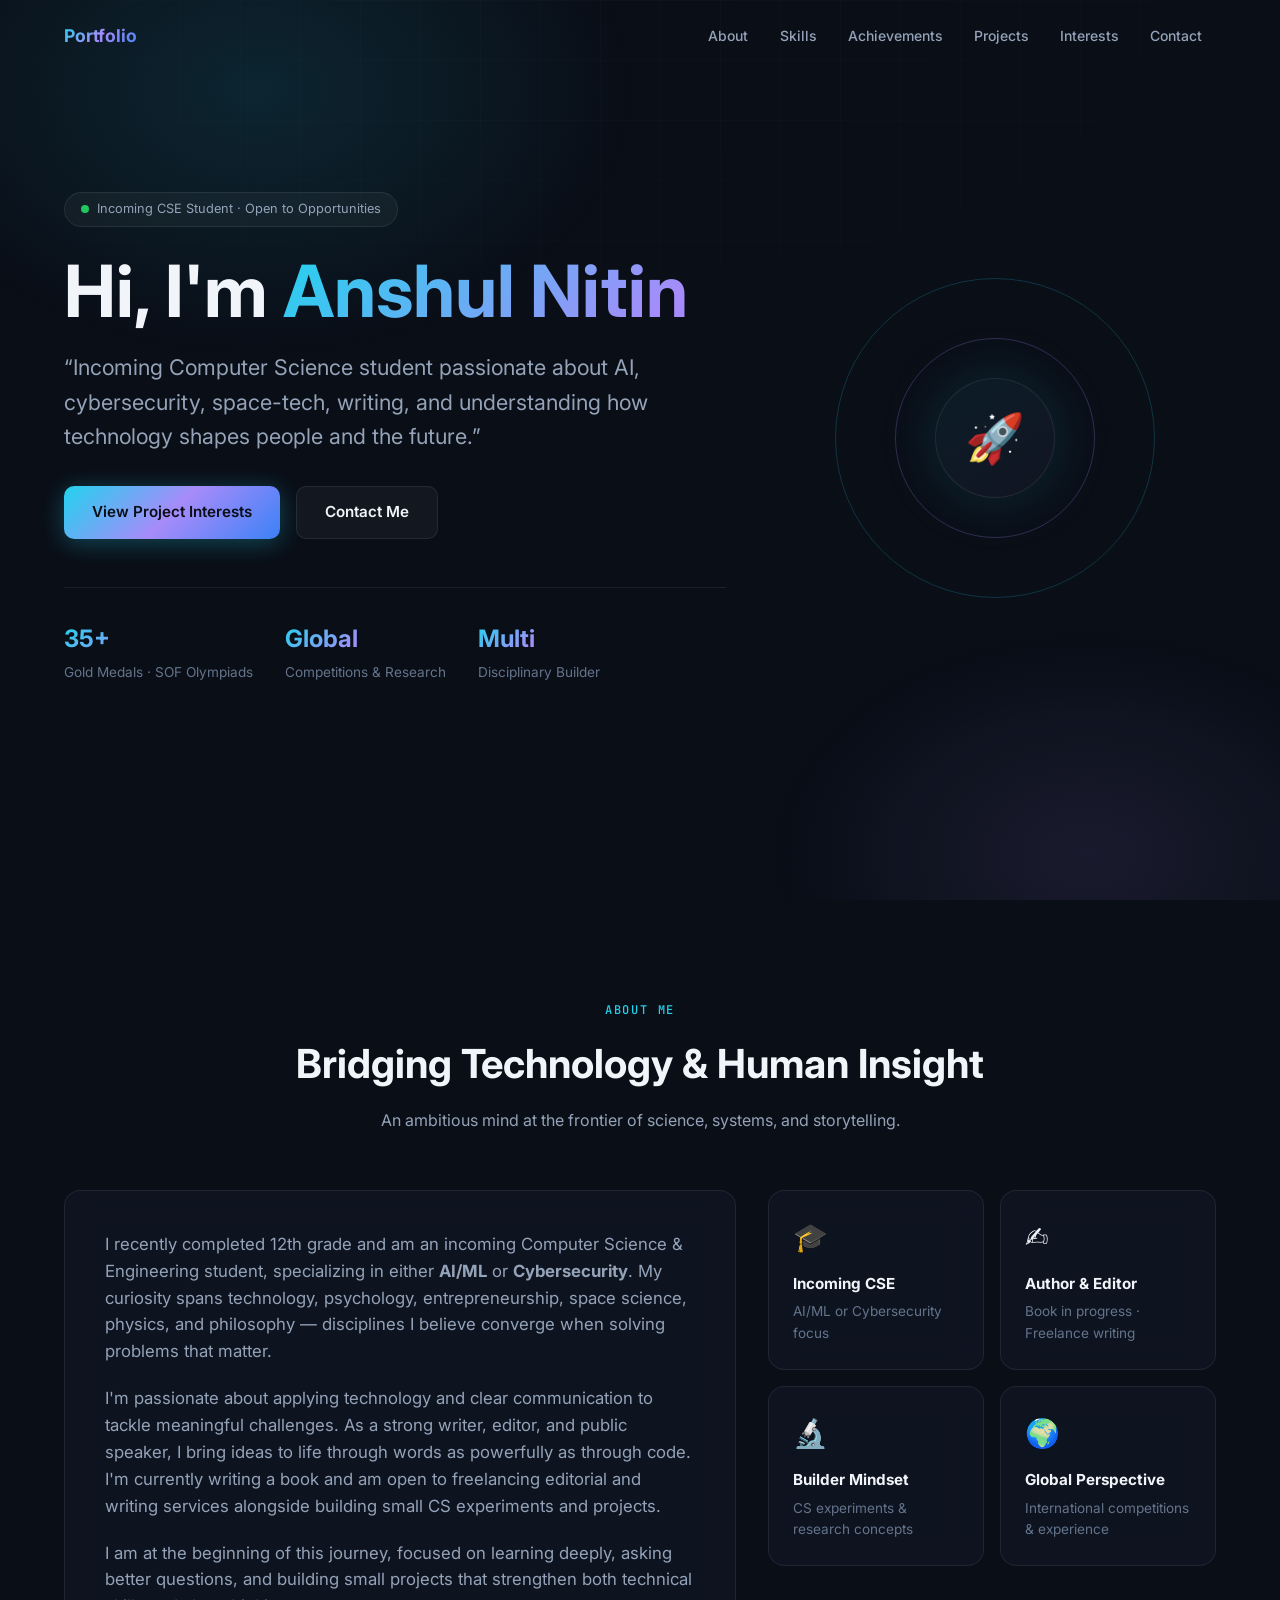
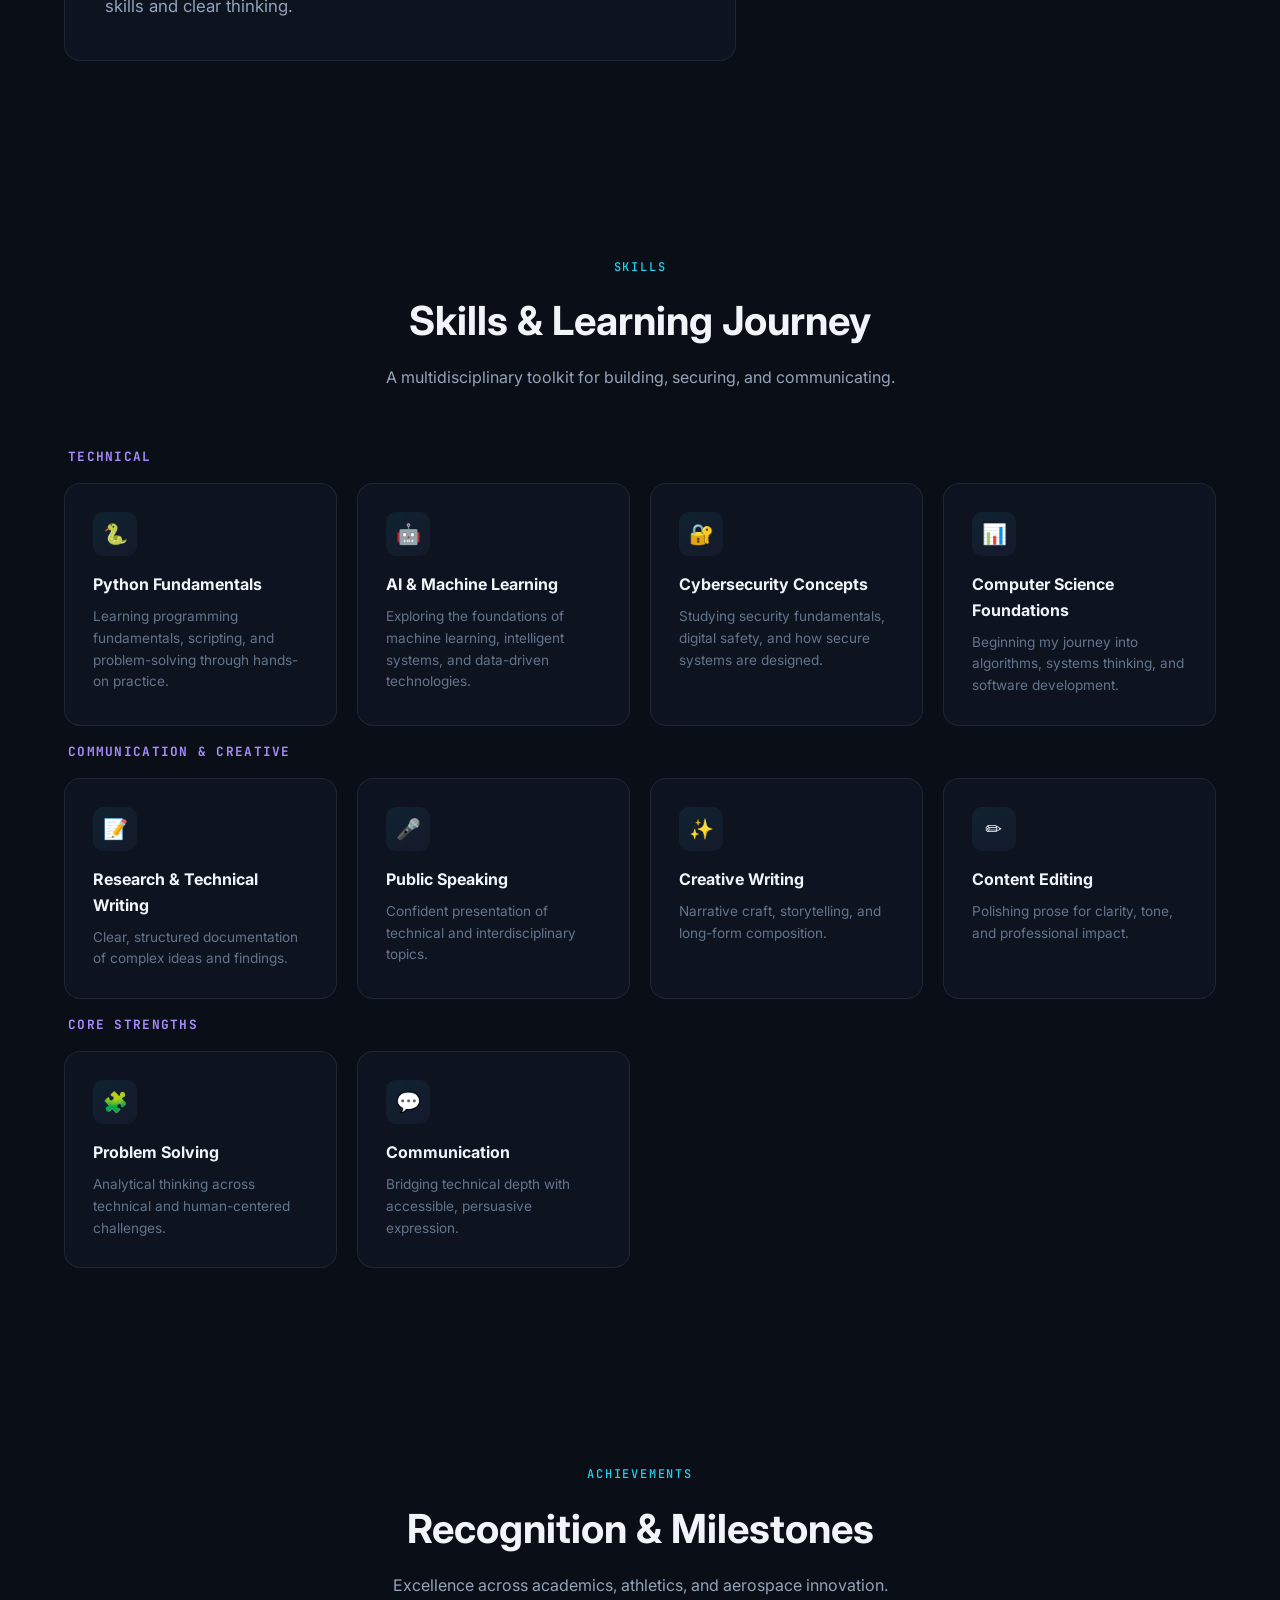
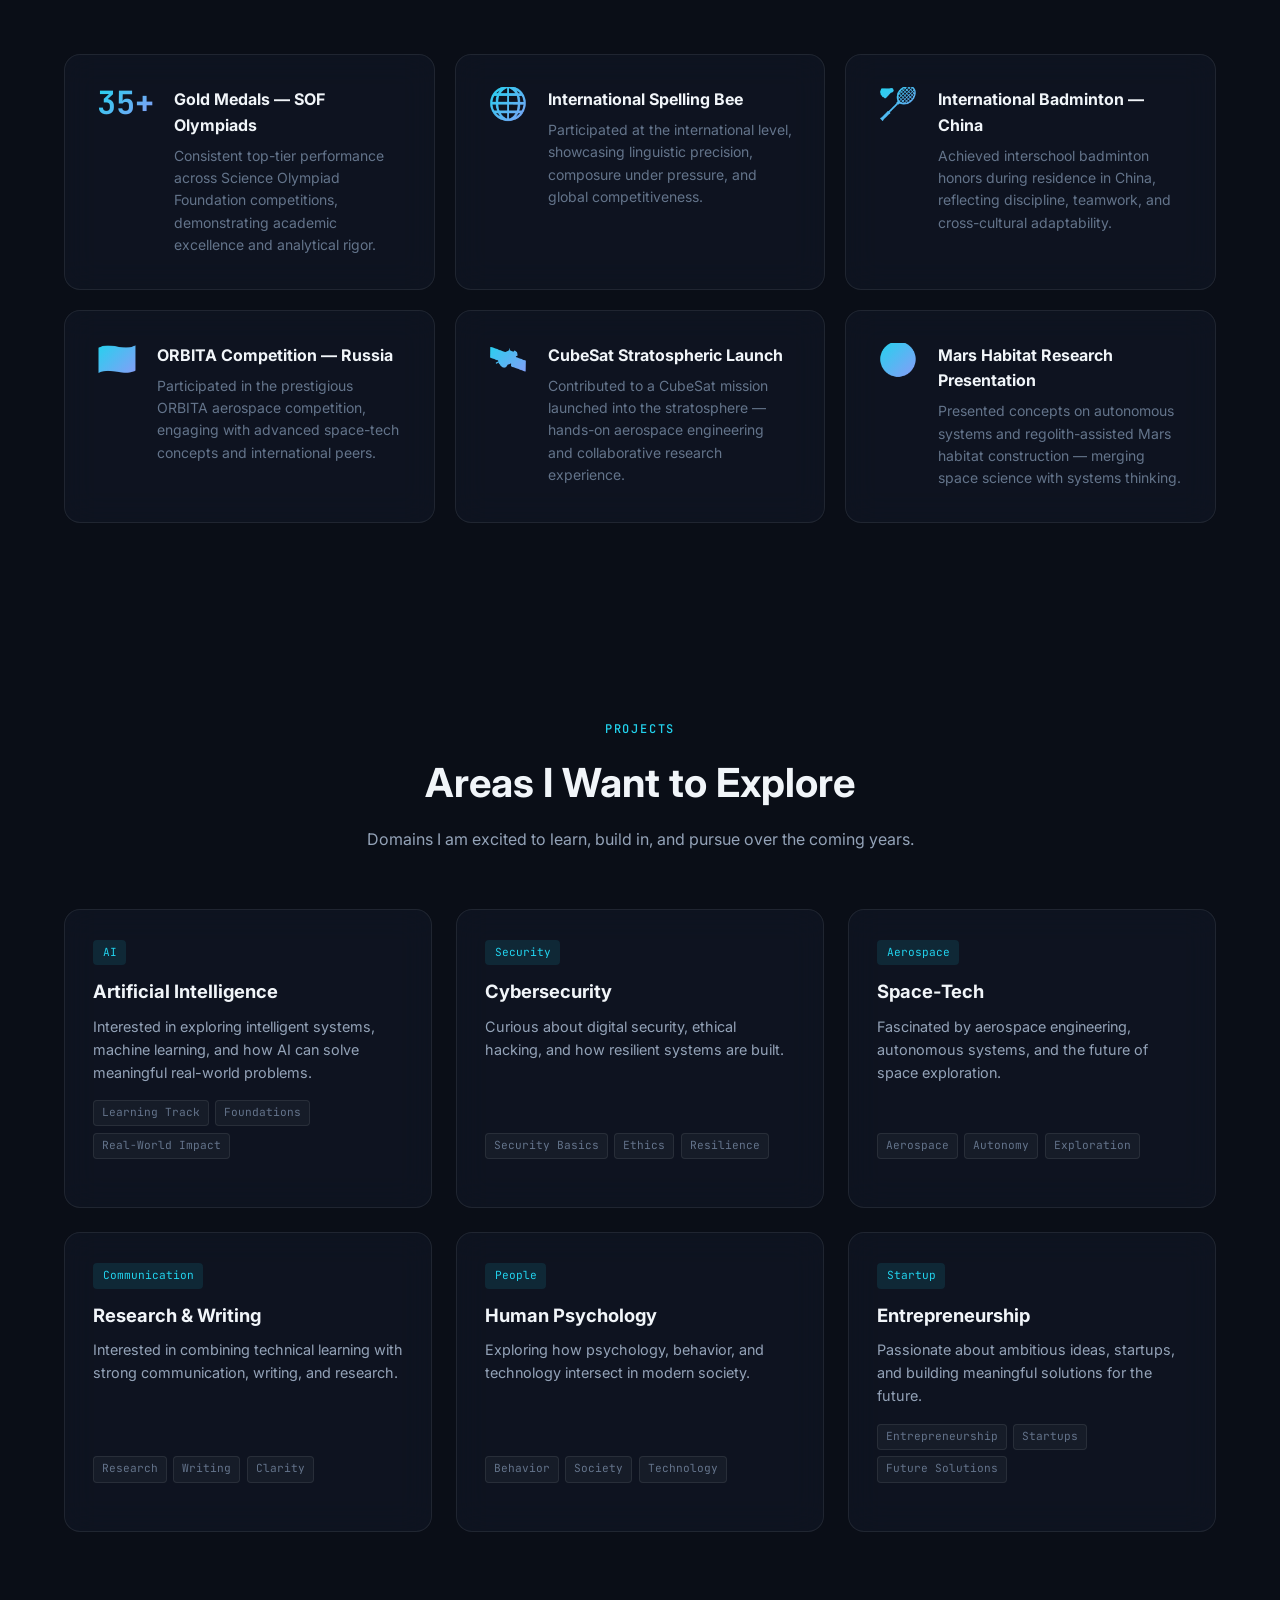
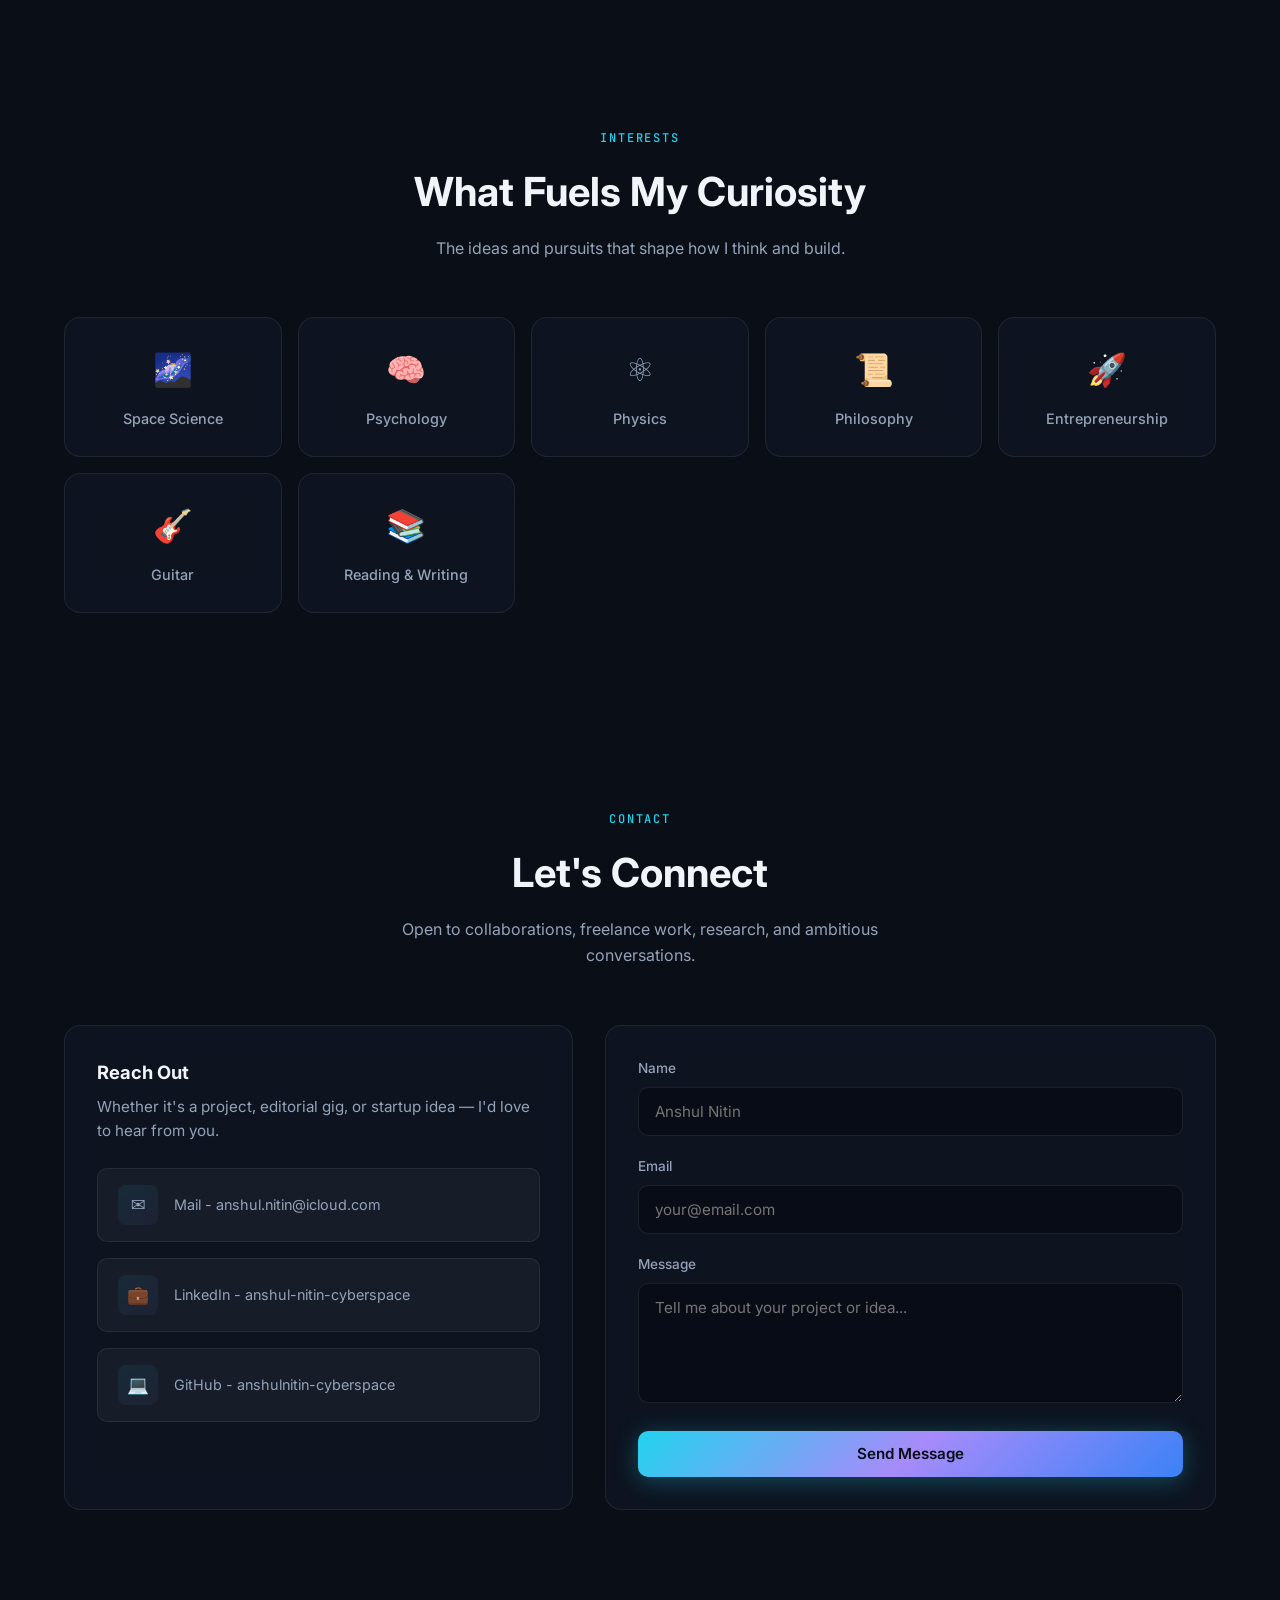
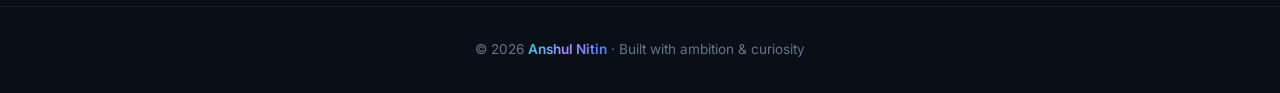
==== index.html @ 1bda26b8 "Add portfolio site files" ====
<!DOCTYPE html>
<html lang="en">
<head>
  <meta charset="UTF-8">
  <meta name="viewport" content="width=device-width, initial-scale=1.0">
  <meta name="description" content="Portfolio of an incoming Computer Science student exploring AI, Cybersecurity, Space-Tech, entrepreneurship, and technical writing.">
  <meta name="keywords" content="AI, Machine Learning, Cybersecurity, Space-Tech, Computer Science, Portfolio">
  <meta name="author" content="Anshul Nitin">
  <title>Anshul Nitin | AI, Cybersecurity &amp; Space-Tech Portfolio</title>
  <link rel="preconnect" href="https://fonts.googleapis.com">
  <link rel="preconnect" href="https://fonts.gstatic.com" crossorigin>
  <link href="https://fonts.googleapis.com/css2?family=Inter:wght@300;400;500;600;700&amp;family=JetBrains+Mono:wght@400;500&amp;display=swap" rel="stylesheet">
  <link rel="stylesheet" href="styles.css">
</head>
<body>
  <div class="bg-mesh" aria-hidden="true"></div>
  <div class="grid-overlay" aria-hidden="true"></div>

  <nav id="navbar" role="navigation" aria-label="Main navigation">
    <div class="nav-inner container">
      <a href="#hero" class="logo">Portfolio</a>
      <button class="nav-toggle" id="navToggle" aria-label="Toggle menu" aria-expanded="false">
        <span></span><span></span><span></span>
      </button>
      <ul class="nav-links" id="navLinks">
        <li><a href="#about">About</a></li>
        <li><a href="#skills">Skills</a></li>
        <li><a href="#achievements">Achievements</a></li>
        <li><a href="#projects">Projects</a></li>
        <li><a href="#interests">Interests</a></li>
        <li><a href="#contact">Contact</a></li>
      </ul>
    </div>
  </nav>

  <main>
    <!-- Hero -->
    <section id="hero" aria-labelledby="hero-heading">
      <div class="container">
        <div class="hero-content">
          <div class="hero-text">
            <div class="hero-badge">
              <span class="dot" aria-hidden="true"></span>
              Incoming CSE Student · Open to Opportunities
            </div>
            <h1 id="hero-heading" class="hero-title">
              Hi, I'm <span class="gradient-text">Anshul Nitin</span>
            </h1>
            <p class="hero-tagline">
              “Incoming Computer Science student passionate about AI, cybersecurity, space-tech, writing, and understanding how technology shapes people and the future.”
            </p>
            <div class="hero-cta">
              <a href="#projects" class="btn btn-primary">View Project Interests</a>
              <a href="#contact" class="btn btn-secondary">Contact Me</a>
            </div>
            <div class="hero-stats">
              <div class="stat-item">
                <strong>35+</strong>
                <span>Gold Medals · SOF Olympiads</span>
              </div>
              <div class="stat-item">
                <strong>Global</strong>
                <span>Competitions &amp; Research</span>
              </div>
              <div class="stat-item">
                <strong>Multi</strong>
                <span>Disciplinary Builder</span>
              </div>
            </div>
          </div>
          <div class="hero-visual" aria-hidden="true">
            <div class="hero-orbit">
              <div class="orbit-ring"></div>
              <div class="orbit-ring"></div>
              <div class="orbit-core">🚀</div>
            </div>
          </div>
        </div>
      </div>
    </section>

    <!-- About -->
    <section id="about" aria-labelledby="about-heading">
      <div class="container">
        <header class="section-header reveal">
          <span class="section-label">About Me</span>
          <h2 id="about-heading" class="section-title">Bridging Technology &amp; Human Insight</h2>
          <p class="section-subtitle">An ambitious mind at the frontier of science, systems, and storytelling.</p>
        </header>
        <div class="about-grid">
          <article class="about-content glass reveal">
            <p>
              I recently completed 12th grade and am an incoming Computer Science &amp; Engineering student, specializing in either <strong>AI/ML</strong> or <strong>Cybersecurity</strong>. My curiosity spans technology, psychology, entrepreneurship, space science, physics, and philosophy — disciplines I believe converge when solving problems that matter.
            </p>
            <p>
              I'm passionate about applying technology and clear communication to tackle meaningful challenges. As a strong writer, editor, and public speaker, I bring ideas to life through words as powerfully as through code. I'm currently writing a book and am open to freelancing editorial and writing services alongside building small CS experiments and projects.
            </p>
            <p>
              I am at the beginning of this journey, focused on learning deeply, asking better questions, and building small projects that strengthen both technical skills and clear thinking.
            </p>
          </article>
          <div class="about-highlights">
            <div class="highlight-card glass reveal">
              <div class="highlight-icon">🎓</div>
              <h4>Incoming CSE</h4>
              <p>AI/ML or Cybersecurity focus</p>
            </div>
            <div class="highlight-card glass reveal">
              <div class="highlight-icon">✍️</div>
              <h4>Author &amp; Editor</h4>
              <p>Book in progress · Freelance writing</p>
            </div>
            <div class="highlight-card glass reveal">
              <div class="highlight-icon">🔬</div>
              <h4>Builder Mindset</h4>
              <p>CS experiments &amp; research concepts</p>
            </div>
            <div class="highlight-card glass reveal">
              <div class="highlight-icon">🌍</div>
              <h4>Global Perspective</h4>
              <p>International competitions &amp; experience</p>
            </div>
          </div>
        </div>
      </div>
    </section>

    <!-- Skills -->
    <section id="skills" aria-labelledby="skills-heading">
      <div class="container">
        <header class="section-header reveal">
          <span class="section-label">Skills</span>
          <h2 id="skills-heading" class="section-title">Skills &amp; Learning Journey</h2>
          <p class="section-subtitle">A multidisciplinary toolkit for building, securing, and communicating.</p>
        </header>

        <div class="skill-category reveal">
          <h3 class="category-title">Technical</h3>
          <div class="skills-grid">
            <div class="skill-card glass">
              <div class="skill-icon">🐍</div>
              <h3>Python Fundamentals</h3>
              <p>Learning programming fundamentals, scripting, and problem-solving through hands-on practice.</p>
            </div>
            <div class="skill-card glass">
              <div class="skill-icon">🤖</div>
              <h3>AI &amp; Machine Learning</h3>
              <p>Exploring the foundations of machine learning, intelligent systems, and data-driven technologies.</p>
            </div>
            <div class="skill-card glass">
              <div class="skill-icon">🔐</div>
              <h3>Cybersecurity Concepts</h3>
              <p>Studying security fundamentals, digital safety, and how secure systems are designed.</p>
            </div>
            <div class="skill-card glass">
              <div class="skill-icon">📊</div>
              <h3>Computer Science Foundations</h3>
              <p>Beginning my journey into algorithms, systems thinking, and software development.</p>
            </div>
          </div>
        </div>

        <div class="skill-category reveal">
          <h3 class="category-title">Communication &amp; Creative</h3>
          <div class="skills-grid">
            <div class="skill-card glass">
              <div class="skill-icon">📝</div>
              <h3>Research &amp; Technical Writing</h3>
              <p>Clear, structured documentation of complex ideas and findings.</p>
            </div>
            <div class="skill-card glass">
              <div class="skill-icon">🎤</div>
              <h3>Public Speaking</h3>
              <p>Confident presentation of technical and interdisciplinary topics.</p>
            </div>
            <div class="skill-card glass">
              <div class="skill-icon">✨</div>
              <h3>Creative Writing</h3>
              <p>Narrative craft, storytelling, and long-form composition.</p>
            </div>
            <div class="skill-card glass">
              <div class="skill-icon">✏️</div>
              <h3>Content Editing</h3>
              <p>Polishing prose for clarity, tone, and professional impact.</p>
            </div>
          </div>
        </div>

        <div class="skill-category reveal">
          <h3 class="category-title">Core Strengths</h3>
          <div class="skills-grid">
            <div class="skill-card glass">
              <div class="skill-icon">🧩</div>
              <h3>Problem Solving</h3>
              <p>Analytical thinking across technical and human-centered challenges.</p>
            </div>
            <div class="skill-card glass">
              <div class="skill-icon">💬</div>
              <h3>Communication</h3>
              <p>Bridging technical depth with accessible, persuasive expression.</p>
            </div>
          </div>
        </div>
      </div>
    </section>

    <!-- Achievements -->
    <section id="achievements" aria-labelledby="achievements-heading">
      <div class="container">
        <header class="section-header reveal">
          <span class="section-label">Achievements</span>
          <h2 id="achievements-heading" class="section-title">Recognition &amp; Milestones</h2>
          <p class="section-subtitle">Excellence across academics, athletics, and aerospace innovation.</p>
        </header>
        <div class="achievements-grid">
          <article class="achievement-card glass reveal">
            <span class="achievement-number">35+</span>
            <div>
              <h3>Gold Medals — SOF Olympiads</h3>
              <p>Consistent top-tier performance across Science Olympiad Foundation competitions, demonstrating academic excellence and analytical rigor.</p>
            </div>
          </article>
          <article class="achievement-card glass reveal">
            <span class="achievement-number">🌐</span>
            <div>
              <h3>International Spelling Bee</h3>
              <p>Participated at the international level, showcasing linguistic precision, composure under pressure, and global competitiveness.</p>
            </div>
          </article>
          <article class="achievement-card glass reveal">
            <span class="achievement-number">🏸</span>
            <div>
              <h3>International Badminton — China</h3>
              <p>Achieved interschool badminton honors during residence in China, reflecting discipline, teamwork, and cross-cultural adaptability.</p>
            </div>
          </article>
          <article class="achievement-card glass reveal">
            <span class="achievement-number">🇷🇺</span>
            <div>
              <h3>ORBITA Competition — Russia</h3>
              <p>Participated in the prestigious ORBITA aerospace competition, engaging with advanced space-tech concepts and international peers.</p>
            </div>
          </article>
          <article class="achievement-card glass reveal">
            <span class="achievement-number">🛰️</span>
            <div>
              <h3>CubeSat Stratospheric Launch</h3>
              <p>Contributed to a CubeSat mission launched into the stratosphere — hands-on aerospace engineering and collaborative research experience.</p>
            </div>
          </article>
          <article class="achievement-card glass reveal">
            <span class="achievement-number">🔴</span>
            <div>
              <h3>Mars Habitat Research Presentation</h3>
              <p>Presented concepts on autonomous systems and regolith-assisted Mars habitat construction — merging space science with systems thinking.</p>
            </div>
          </article>
        </div>
      </div>
    </section>

    <!-- Projects -->
    <section id="projects" aria-labelledby="projects-heading">
      <div class="container">
        <header class="section-header reveal">
          <span class="section-label">Projects</span>
          <h2 id="projects-heading" class="section-title">Areas I Want to Explore</h2>
          <p class="section-subtitle">Domains I am excited to learn, build in, and pursue over the coming years.</p>
        </header>
        <div class="projects-grid">
          <article class="project-card glass reveal">
            <div class="project-header">
              <span class="project-tag">AI</span>
              <h3>Artificial Intelligence</h3>
            </div>
            <div class="project-body">
              <p>Interested in exploring intelligent systems, machine learning, and how AI can solve meaningful real-world problems.</p>
              <div class="tech-stack">
                <span class="tech-tag">Learning Track</span>
                <span class="tech-tag">Foundations</span>
                <span class="tech-tag">Real-World Impact</span>
              </div>
            </div>
          </article>

          <article class="project-card glass reveal">
            <div class="project-header">
              <span class="project-tag">Security</span>
              <h3>Cybersecurity</h3>
            </div>
            <div class="project-body">
              <p>Curious about digital security, ethical hacking, and how resilient systems are built.</p>
              <div class="tech-stack">
                <span class="tech-tag">Security Basics</span>
                <span class="tech-tag">Ethics</span>
                <span class="tech-tag">Resilience</span>
              </div>
            </div>
          </article>

          <article class="project-card glass reveal">
            <div class="project-header">
              <span class="project-tag">Aerospace</span>
              <h3>Space-Tech</h3>
            </div>
            <div class="project-body">
              <p>Fascinated by aerospace engineering, autonomous systems, and the future of space exploration.</p>
              <div class="tech-stack">
                <span class="tech-tag">Aerospace</span>
                <span class="tech-tag">Autonomy</span>
                <span class="tech-tag">Exploration</span>
              </div>
            </div>
          </article>

          <article class="project-card glass reveal">
            <div class="project-header">
              <span class="project-tag">Communication</span>
              <h3>Research &amp; Writing</h3>
            </div>
            <div class="project-body">
              <p>Interested in combining technical learning with strong communication, writing, and research.</p>
              <div class="tech-stack">
                <span class="tech-tag">Research</span>
                <span class="tech-tag">Writing</span>
                <span class="tech-tag">Clarity</span>
              </div>
            </div>
          </article>

          <article class="project-card glass reveal">
            <div class="project-header">
              <span class="project-tag">People</span>
              <h3>Human Psychology</h3>
            </div>
            <div class="project-body">
              <p>Exploring how psychology, behavior, and technology intersect in modern society.</p>
              <div class="tech-stack">
                <span class="tech-tag">Behavior</span>
                <span class="tech-tag">Society</span>
                <span class="tech-tag">Technology</span>
              </div>
            </div>
          </article>

          <article class="project-card glass reveal">
            <div class="project-header">
              <span class="project-tag">Startup</span>
              <h3>Entrepreneurship</h3>
            </div>
            <div class="project-body">
              <p>Passionate about ambitious ideas, startups, and building meaningful solutions for the future.</p>
              <div class="tech-stack">
                <span class="tech-tag">Entrepreneurship</span>
                <span class="tech-tag">Startups</span>
                <span class="tech-tag">Future Solutions</span>
              </div>
            </div>
          </article>
        </div>
      </div>
    </section>

    <!-- Interests -->
    <section id="interests" aria-labelledby="interests-heading">
      <div class="container">
        <header class="section-header reveal">
          <span class="section-label">Interests</span>
          <h2 id="interests-heading" class="section-title">What Fuels My Curiosity</h2>
          <p class="section-subtitle">The ideas and pursuits that shape how I think and build.</p>
        </header>
        <div class="interests-grid">
          <div class="interest-pill glass reveal"><span class="icon">🌌</span><span>Space Science</span></div>
          <div class="interest-pill glass reveal"><span class="icon">🧠</span><span>Psychology</span></div>
          <div class="interest-pill glass reveal"><span class="icon">⚛️</span><span>Physics</span></div>
          <div class="interest-pill glass reveal"><span class="icon">📜</span><span>Philosophy</span></div>
          <div class="interest-pill glass reveal"><span class="icon">🚀</span><span>Entrepreneurship</span></div>
          <div class="interest-pill glass reveal"><span class="icon">🎸</span><span>Guitar</span></div>
          <div class="interest-pill glass reveal"><span class="icon">📚</span><span>Reading &amp; Writing</span></div>
        </div>
      </div>
    </section>

    <!-- Contact -->
    <section id="contact" aria-labelledby="contact-heading">
      <div class="container">
        <header class="section-header reveal">
          <span class="section-label">Contact</span>
          <h2 id="contact-heading" class="section-title">Let's Connect</h2>
          <p class="section-subtitle">Open to collaborations, freelance work, research, and ambitious conversations.</p>
        </header>
        <div class="contact-grid">
          <div class="contact-info glass reveal">
            <h3 style="font-size:1.15rem; margin-bottom:0.5rem;">Reach Out</h3>
            <p style="color:var(--text-secondary); font-size:0.95rem;">Whether it's a project, editorial gig, or startup idea — I'd love to hear from you.</p>
            <div class="contact-links">
              <a href="mailto:anshul.nitin@icloud.com" class="contact-link">
                <span class="icon-box">✉️</span>
                <span>Mail - anshul.nitin@icloud.com</span>
              </a>
              <a href="https://www.linkedin.com/in/anshul-nitin-cyberspace/" target="_blank" rel="noopener noreferrer" class="contact-link">
                <span class="icon-box">💼</span>
                <span>LinkedIn - anshul-nitin-cyberspace</span>
              </a>
              <a href="https://github.com/anshulnitin-cyberspace" target="_blank" rel="noopener noreferrer" class="contact-link">
                <span class="icon-box">💻</span>
                <span>GitHub - anshulnitin-cyberspace</span>
              </a>
            </div>
          </div>
          <form class="contact-form glass reveal" id="contactForm" aria-label="Contact form">
            <div class="form-group">
              <label for="name">Name</label>
              <input type="text" id="name" name="name" placeholder="Anshul Nitin" required autocomplete="name">
            </div>
            <div class="form-group">
              <label for="email">Email</label>
              <input type="email" id="email" name="email" placeholder="your@email.com" required autocomplete="email">
            </div>
            <div class="form-group">
              <label for="message">Message</label>
              <textarea id="message" name="message" placeholder="Tell me about your project or idea..." required></textarea>
            </div>
            <button type="submit" class="btn btn-primary" style="width:100%;">Send Message</button>
          </form>
        </div>
      </div>
    </section>
  </main>

  <footer>
    <div class="container">
      <p>© 2026 <span class="gradient-text">Anshul Nitin</span> · Built with ambition &amp; curiosity</p>
    </div>
  </footer>

  <script src="script.js"></script>
</body>
</html>
---- styles.css ----
/* ================================
   Design Tokens & Global Reset
================================ */
:root {
  --bg-primary: #0a0e17;
  --bg-secondary: #111827;
  --bg-card: rgba(17, 24, 39, 0.6);
  --glass: rgba(255, 255, 255, 0.04);
  --glass-border: rgba(255, 255, 255, 0.08);
  --accent-cyan: #22d3ee;
  --accent-purple: #a78bfa;
  --accent-blue: #3b82f6;
  --accent-pink: #f472b6;
  --text-primary: #f1f5f9;
  --text-secondary: #94a3b8;
  --text-muted: #64748b;
  --gradient-hero: linear-gradient(135deg, #22d3ee 0%, #a78bfa 50%, #3b82f6 100%);
  --gradient-card: linear-gradient(145deg, rgba(34, 211, 238, 0.08), rgba(167, 139, 250, 0.05));
  --shadow-glow: 0 0 60px rgba(34, 211, 238, 0.15);
  --nav-height: 72px;
  --radius: 16px;
  --radius-sm: 10px;
  --transition: 0.3s cubic-bezier(0.4, 0, 0.2, 1);
}

*, *::before, *::after {
  box-sizing: border-box;
  margin: 0;
  padding: 0;
}

html {
  scroll-behavior: smooth;
  scroll-padding-top: var(--nav-height);
}

body {
  font-family: 'Inter', system-ui, -apple-system, sans-serif;
  background: var(--bg-primary);
  color: var(--text-primary);
  line-height: 1.6;
  overflow-x: hidden;
}

/* ================================
   Ambient Background
================================ */
.bg-mesh {
  position: fixed;
  inset: 0;
  z-index: -1;
  overflow: hidden;
  pointer-events: none;
}

.bg-mesh::before {
  content: '';
  position: absolute;
  top: -20%;
  left: -10%;
  width: 60%;
  height: 60%;
  background: radial-gradient(ellipse, rgba(34, 211, 238, 0.12) 0%, transparent 70%);
  animation: float 20s ease-in-out infinite;
}

.bg-mesh::after {
  content: '';
  position: absolute;
  bottom: -20%;
  right: -10%;
  width: 50%;
  height: 50%;
  background: radial-gradient(ellipse, rgba(167, 139, 250, 0.1) 0%, transparent 70%);
  animation: float 25s ease-in-out infinite reverse;
}

.grid-overlay {
  position: fixed;
  inset: 0;
  z-index: -1;
  background-image:
    linear-gradient(rgba(255,255,255,0.02) 1px, transparent 1px),
    linear-gradient(90deg, rgba(255,255,255,0.02) 1px, transparent 1px);
  background-size: 60px 60px;
  mask-image: radial-gradient(ellipse 80% 60% at 50% 0%, black, transparent);
}

@keyframes float {
  0%, 100% { transform: translate(0, 0) scale(1); }
  50% { transform: translate(30px, -30px) scale(1.05); }
}

@keyframes fadeUp {
  from { opacity: 0; transform: translateY(30px); }
  to { opacity: 1; transform: translateY(0); }
}

@keyframes pulse-glow {
  0%, 100% { opacity: 0.5; }
  50% { opacity: 1; }
}

@keyframes shimmer {
  0% { background-position: -200% center; }
  100% { background-position: 200% center; }
}

@keyframes spin {
  from { transform: rotate(0deg); }
  to { transform: rotate(360deg); }
}

/* ================================
   Navigation
================================ */
nav {
  position: fixed;
  top: 0;
  left: 0;
  right: 0;
  height: var(--nav-height);
  z-index: 1000;
  display: flex;
  align-items: center;
  justify-content: center;
  padding: 0 1.5rem;
  transition: var(--transition);
}

nav.scrolled {
  background: rgba(10, 14, 23, 0.85);
  backdrop-filter: blur(20px);
  border-bottom: 1px solid var(--glass-border);
}

.nav-inner {
  width: 100%;
  max-width: 1200px;
  display: flex;
  align-items: center;
  justify-content: space-between;
}

.logo {
  font-weight: 700;
  font-size: 1.1rem;
  background: var(--gradient-hero);
  -webkit-background-clip: text;
  -webkit-text-fill-color: transparent;
  background-clip: text;
  text-decoration: none;
}

.nav-links {
  display: flex;
  gap: 0.25rem;
  list-style: none;
}

.nav-links a {
  color: var(--text-secondary);
  text-decoration: none;
  font-size: 0.875rem;
  font-weight: 500;
  padding: 0.5rem 0.85rem;
  border-radius: var(--radius-sm);
  transition: var(--transition);
}

.nav-links a:hover {
  color: var(--text-primary);
  background: var(--glass);
}

.nav-toggle {
  display: none;
  flex-direction: column;
  gap: 5px;
  background: none;
  border: none;
  cursor: pointer;
  padding: 8px;
}

.nav-toggle span {
  display: block;
  width: 24px;
  height: 2px;
  background: var(--text-primary);
  border-radius: 2px;
  transition: var(--transition);
}

.nav-toggle.active span:nth-child(1) {
  transform: rotate(45deg) translate(5px, 5px);
}

.nav-toggle.active span:nth-child(2) { opacity: 0; }

.nav-toggle.active span:nth-child(3) {
  transform: rotate(-45deg) translate(5px, -5px);
}

/* ================================
   Layout & Sections
================================ */
.container {
  width: 100%;
  max-width: 1200px;
  margin: 0 auto;
  padding: 0 1.5rem;
}

section {
  padding: 6rem 0;
}

.section-header {
  text-align: center;
  margin-bottom: 3.5rem;
  animation: fadeUp 0.8s ease forwards;
}

.section-label {
  display: inline-block;
  font-family: 'JetBrains Mono', monospace;
  font-size: 0.75rem;
  font-weight: 500;
  letter-spacing: 0.15em;
  text-transform: uppercase;
  color: var(--accent-cyan);
  margin-bottom: 0.75rem;
}

.section-title {
  font-size: clamp(1.75rem, 4vw, 2.5rem);
  font-weight: 700;
  margin-bottom: 0.75rem;
}

.section-subtitle {
  color: var(--text-secondary);
  max-width: 560px;
  margin: 0 auto;
  font-size: 1rem;
}

/* Generic glass card */
.glass {
  background: var(--bg-card);
  backdrop-filter: blur(16px);
  border: 1px solid var(--glass-border);
  border-radius: var(--radius);
}

/* ================================
   Hero
================================ */
#hero {
  min-height: 100vh;
  display: flex;
  align-items: center;
  padding-top: var(--nav-height);
  position: relative;
}

.hero-content {
  display: grid;
  grid-template-columns: 1fr;
  gap: 3rem;
  align-items: center;
}

.hero-badge {
  display: inline-flex;
  align-items: center;
  gap: 0.5rem;
  padding: 0.4rem 1rem;
  background: var(--glass);
  border: 1px solid var(--glass-border);
  border-radius: 100px;
  font-size: 0.8rem;
  color: var(--text-secondary);
  margin-bottom: 1.5rem;
  animation: fadeUp 0.6s ease forwards;
}

.hero-badge .dot {
  width: 8px;
  height: 8px;
  background: #22c55e;
  border-radius: 50%;
  animation: pulse-glow 2s ease infinite;
}

.hero-title {
  font-size: clamp(2.5rem, 7vw, 4.5rem);
  font-weight: 700;
  line-height: 1.1;
  margin-bottom: 1.25rem;
  animation: fadeUp 0.7s ease 0.1s forwards;
  opacity: 0;
}

.hero-title .gradient-text {
  background: var(--gradient-hero);
  background-size: 200% auto;
  -webkit-background-clip: text;
  -webkit-text-fill-color: transparent;
  background-clip: text;
  animation: shimmer 6s linear infinite;
}

.hero-tagline {
  font-size: clamp(1.1rem, 2.5vw, 1.35rem);
  color: var(--text-secondary);
  max-width: 600px;
  margin-bottom: 2rem;
  animation: fadeUp 0.7s ease 0.2s forwards;
  opacity: 0;
}

.hero-cta {
  display: flex;
  flex-wrap: wrap;
  gap: 1rem;
  animation: fadeUp 0.7s ease 0.3s forwards;
  opacity: 0;
}

.btn {
  display: inline-flex;
  align-items: center;
  justify-content: center;
  gap: 0.5rem;
  padding: 0.85rem 1.75rem;
  font-size: 0.95rem;
  font-weight: 600;
  border-radius: var(--radius-sm);
  text-decoration: none;
  border: none;
  cursor: pointer;
  transition: var(--transition);
  font-family: inherit;
}

.btn-primary {
  background: var(--gradient-hero);
  color: #0a0e17;
  box-shadow: 0 4px 24px rgba(34, 211, 238, 0.3);
}

.btn-primary:hover {
  transform: translateY(-2px);
  box-shadow: 0 8px 32px rgba(34, 211, 238, 0.4);
}

.btn-secondary {
  background: var(--glass);
  color: var(--text-primary);
  border: 1px solid var(--glass-border);
}

.btn-secondary:hover {
  background: rgba(255, 255, 255, 0.08);
  border-color: rgba(34, 211, 238, 0.3);
  transform: translateY(-2px);
}

.btn-sm {
  padding: 0.5rem 1rem;
  font-size: 0.8rem;
}

.hero-visual {
  position: relative;
  display: none;
}

.hero-orbit {
  width: 100%;
  max-width: 400px;
  aspect-ratio: 1;
  margin: 0 auto;
  position: relative;
}

.orbit-ring {
  position: absolute;
  inset: 10%;
  border: 1px solid rgba(34, 211, 238, 0.2);
  border-radius: 50%;
  animation: spin 30s linear infinite;
}

.orbit-ring:nth-child(2) {
  inset: 25%;
  border-color: rgba(167, 139, 250, 0.25);
  animation-duration: 20s;
  animation-direction: reverse;
}

.orbit-core {
  position: absolute;
  inset: 35%;
  background: var(--gradient-card);
  border: 1px solid var(--glass-border);
  border-radius: 50%;
  display: flex;
  align-items: center;
  justify-content: center;
  font-size: 3rem;
  box-shadow: var(--shadow-glow);
}

.hero-stats {
  display: flex;
  flex-wrap: wrap;
  gap: 2rem;
  margin-top: 3rem;
  padding-top: 2rem;
  border-top: 1px solid var(--glass-border);
  animation: fadeUp 0.7s ease 0.4s forwards;
  opacity: 0;
}

.stat-item strong {
  display: block;
  font-size: 1.5rem;
  font-weight: 700;
  background: var(--gradient-hero);
  -webkit-background-clip: text;
  -webkit-text-fill-color: transparent;
  background-clip: text;
}

.stat-item span {
  font-size: 0.85rem;
  color: var(--text-muted);
}

/* ================================
   About
================================ */
.about-grid {
  display: grid;
  grid-template-columns: 1fr;
  gap: 2rem;
  align-items: start;
}

.about-content {
  padding: 2.5rem;
}

.about-content p {
  color: var(--text-secondary);
  margin-bottom: 1.25rem;
  font-size: 1.05rem;
}

.about-content p:last-child { margin-bottom: 0; }

.about-highlights {
  display: grid;
  grid-template-columns: repeat(auto-fit, minmax(200px, 1fr));
  gap: 1rem;
}

.highlight-card {
  padding: 1.5rem;
  transition: var(--transition);
}

.highlight-card:hover {
  border-color: rgba(34, 211, 238, 0.25);
  transform: translateY(-4px);
}

.highlight-icon {
  font-size: 1.75rem;
  margin-bottom: 0.75rem;
}

.highlight-card h4 {
  font-size: 0.95rem;
  margin-bottom: 0.35rem;
}

.highlight-card p {
  font-size: 0.85rem;
  color: var(--text-muted);
}

/* ================================
   Skills
================================ */
.skills-grid {
  display: grid;
  grid-template-columns: repeat(auto-fill, minmax(260px, 1fr));
  gap: 1.25rem;
}

.skill-card {
  padding: 1.75rem;
  position: relative;
  overflow: hidden;
  transition: var(--transition);
}

.skill-card::before {
  content: '';
  position: absolute;
  top: 0;
  left: 0;
  right: 0;
  height: 3px;
  background: var(--gradient-hero);
  opacity: 0;
  transition: var(--transition);
}

.skill-card:hover {
  transform: translateY(-6px);
  border-color: rgba(34, 211, 238, 0.2);
  box-shadow: var(--shadow-glow);
}

.skill-card:hover::before { opacity: 1; }

.skill-icon {
  width: 44px;
  height: 44px;
  display: flex;
  align-items: center;
  justify-content: center;
  background: var(--gradient-card);
  border-radius: var(--radius-sm);
  font-size: 1.25rem;
  margin-bottom: 1rem;
}

.skill-card h3 {
  font-size: 1rem;
  margin-bottom: 0.5rem;
}

.skill-card p {
  font-size: 0.85rem;
  color: var(--text-muted);
}

.skill-category {
  grid-column: 1 / -1;
  margin-top: 1rem;
}

.skill-category:first-child { margin-top: 0; }

.category-title {
  font-size: 0.8rem;
  font-family: 'JetBrains Mono', monospace;
  color: var(--accent-purple);
  letter-spacing: 0.1em;
  text-transform: uppercase;
  margin-bottom: 1rem;
  padding-left: 0.25rem;
}

/* ================================
   Achievements
================================ */
.achievements-grid {
  display: grid;
  grid-template-columns: repeat(auto-fill, minmax(300px, 1fr));
  gap: 1.25rem;
}

.achievement-card {
  padding: 2rem;
  display: flex;
  gap: 1.25rem;
  transition: var(--transition);
}

.achievement-card:hover {
  transform: translateY(-4px);
  border-color: rgba(167, 139, 250, 0.25);
}

.achievement-number {
  font-family: 'JetBrains Mono', monospace;
  font-size: 2rem;
  font-weight: 700;
  background: var(--gradient-hero);
  -webkit-background-clip: text;
  -webkit-text-fill-color: transparent;
  background-clip: text;
  line-height: 1;
  flex-shrink: 0;
}

.achievement-card h3 {
  font-size: 1rem;
  margin-bottom: 0.4rem;
}

.achievement-card p {
  font-size: 0.875rem;
  color: var(--text-muted);
}

/* ================================
   Projects / Exploration Areas
================================ */
.projects-grid {
  display: grid;
  grid-template-columns: repeat(auto-fill, minmax(320px, 1fr));
  gap: 1.5rem;
}

.project-card {
  padding: 0;
  overflow: hidden;
  transition: var(--transition);
  display: flex;
  flex-direction: column;
}

.project-card:hover {
  transform: translateY(-8px);
  box-shadow: 0 20px 60px rgba(0, 0, 0, 0.4), var(--shadow-glow);
  border-color: rgba(34, 211, 238, 0.2);
}

.project-header {
  padding: 1.75rem 1.75rem 0;
  position: relative;
}

.project-tag {
  display: inline-block;
  font-family: 'JetBrains Mono', monospace;
  font-size: 0.7rem;
  padding: 0.25rem 0.6rem;
  background: rgba(34, 211, 238, 0.1);
  color: var(--accent-cyan);
  border-radius: 4px;
  margin-bottom: 0.75rem;
}

.project-card h3 {
  font-size: 1.15rem;
  margin-bottom: 0.5rem;
}

.project-body {
  padding: 0 1.75rem 1.75rem;
  flex: 1;
  display: flex;
  flex-direction: column;
}

.project-body p {
  font-size: 0.9rem;
  color: var(--text-secondary);
  margin-bottom: 1rem;
  flex: 1;
}

.tech-stack {
  display: flex;
  flex-wrap: wrap;
  gap: 0.4rem;
  margin-bottom: 1.25rem;
}

.tech-tag {
  font-size: 0.7rem;
  font-family: 'JetBrains Mono', monospace;
  padding: 0.2rem 0.5rem;
  background: var(--glass);
  border: 1px solid var(--glass-border);
  border-radius: 4px;
  color: var(--text-muted);
}

.project-actions {
  display: flex;
  gap: 0.75rem;
}

/* ================================
   Interests
================================ */
.interests-grid {

  display: grid;

  grid-template-columns: repeat(auto-fit, minmax(180px, 1fr));

  gap: 1rem;

  align-items: stretch;

}



.interest-pill {

  padding: 1.25rem 1rem;

  text-align: center;

  transition: var(--transition);

  cursor: default;



  display: flex;

  flex-direction: column;

  align-items: center;

  justify-content: center;



  min-height: 140px;

}



.interest-pill:hover {

  transform: translateY(-4px);

  border-color: rgba(167, 139, 250, 0.3);

  background: var(--gradient-card);

}



.interest-pill .icon {

  font-size: 2rem;

  margin-bottom: 0.75rem;

}



.interest-pill span {

  font-size: 0.9rem;

  font-weight: 500;

  color: var(--text-secondary);

}

/* ================================
   Contact
================================ */
.contact-grid {
  display: grid;
  grid-template-columns: 1fr;
  gap: 2rem;
}

.contact-info {
  padding: 2rem;
}

.contact-links {
  display: flex;
  flex-direction: column;
  gap: 1rem;
  margin-top: 1.5rem;
}

.contact-link {
  display: flex;
  align-items: center;
  gap: 1rem;
  padding: 1rem 1.25rem;
  background: var(--glass);
  border: 1px solid var(--glass-border);
  border-radius: var(--radius-sm);
  color: var(--text-primary);
  text-decoration: none;
  transition: var(--transition);
}

.contact-link:hover {
  border-color: rgba(34, 211, 238, 0.3);
  transform: translateX(4px);
}

.contact-link .icon-box {
  width: 40px;
  height: 40px;
  display: flex;
  align-items: center;
  justify-content: center;
  background: var(--gradient-card);
  border-radius: 8px;
  font-size: 1.1rem;
}

.contact-link span {
  font-size: 0.9rem;
  color: var(--text-secondary);
}

.contact-form {
  padding: 2rem;
}

.form-group {
  margin-bottom: 1.25rem;
}

.form-group label {
  display: block;
  font-size: 0.85rem;
  font-weight: 500;
  margin-bottom: 0.5rem;
  color: var(--text-secondary);
}

.form-group input,
.form-group textarea {
  width: 100%;
  padding: 0.85rem 1rem;
  background: rgba(0, 0, 0, 0.3);
  border: 1px solid var(--glass-border);
  border-radius: var(--radius-sm);
  color: var(--text-primary);
  font-family: inherit;
  font-size: 0.95rem;
  transition: var(--transition);
}

.form-group input:focus,
.form-group textarea:focus {
  outline: none;
  border-color: rgba(34, 211, 238, 0.4);
  box-shadow: 0 0 0 3px rgba(34, 211, 238, 0.1);
}

.form-group textarea {
  min-height: 120px;
  resize: vertical;
}

/* ================================
   Footer
================================ */
footer {
  padding: 2rem 0;
  border-top: 1px solid var(--glass-border);
  text-align: center;
}

footer p {
  font-size: 0.85rem;
  color: var(--text-muted);
}

footer .gradient-text {
  background: var(--gradient-hero);
  -webkit-background-clip: text;
  -webkit-text-fill-color: transparent;
  background-clip: text;
  font-weight: 600;
}

/* ================================
   Scroll Reveal / Animations
================================ */
.reveal {
  opacity: 0;
  transform: translateY(24px);
  transition: opacity 0.7s ease, transform 0.7s ease;
}

.reveal.visible {
  opacity: 1;
  transform: translateY(0);
}

/* ================================
   Responsive Layout
================================ */
@media (min-width: 768px) {
  .hero-content {
    grid-template-columns: 1.2fr 0.8fr;
  }

  .hero-visual { display: block; }

  .about-grid {
    grid-template-columns: 1.5fr 1fr;
  }

  .contact-grid {
    grid-template-columns: 1fr 1.2fr;
  }

  .timeline::before { left: 50%; transform: translateX(-50%); }

  .timeline-item {
    padding-left: 0;
    padding-right: 0;
    width: 50%;
  }

  .timeline-item:nth-child(odd) {
    margin-left: 0;
    padding-right: calc(50% + 30px);
    text-align: right;
  }

  .timeline-item:nth-child(even) {
    margin-left: 50%;
    padding-left: calc(50% + 30px);
  }

  .timeline-item:nth-child(odd) .timeline-dot {
    left: auto;
    right: -9px;
  }

  .timeline-item:nth-child(even) .timeline-dot {
    left: -9px;
  }
}

@media (max-width: 767px) {
  .nav-links {
    position: fixed;
    top: var(--nav-height);
    left: 0;
    right: 0;
    background: rgba(10, 14, 23, 0.97);
    backdrop-filter: blur(20px);
    flex-direction: column;
    padding: 1rem;
    border-bottom: 1px solid var(--glass-border);
    transform: translateY(-120%);
    opacity: 0;
    transition: var(--transition);
    pointer-events: none;
  }

  .nav-links.open {
    transform: translateY(0);
    opacity: 1;
    pointer-events: all;
  }

  .nav-links a {
    padding: 0.85rem 1rem;
    font-size: 1rem;
  }

  .nav-toggle { display: flex; }

  section { padding: 4rem 0; }

  .hero-stats { gap: 1.25rem; }

  .stat-item strong { font-size: 1.25rem; }
}
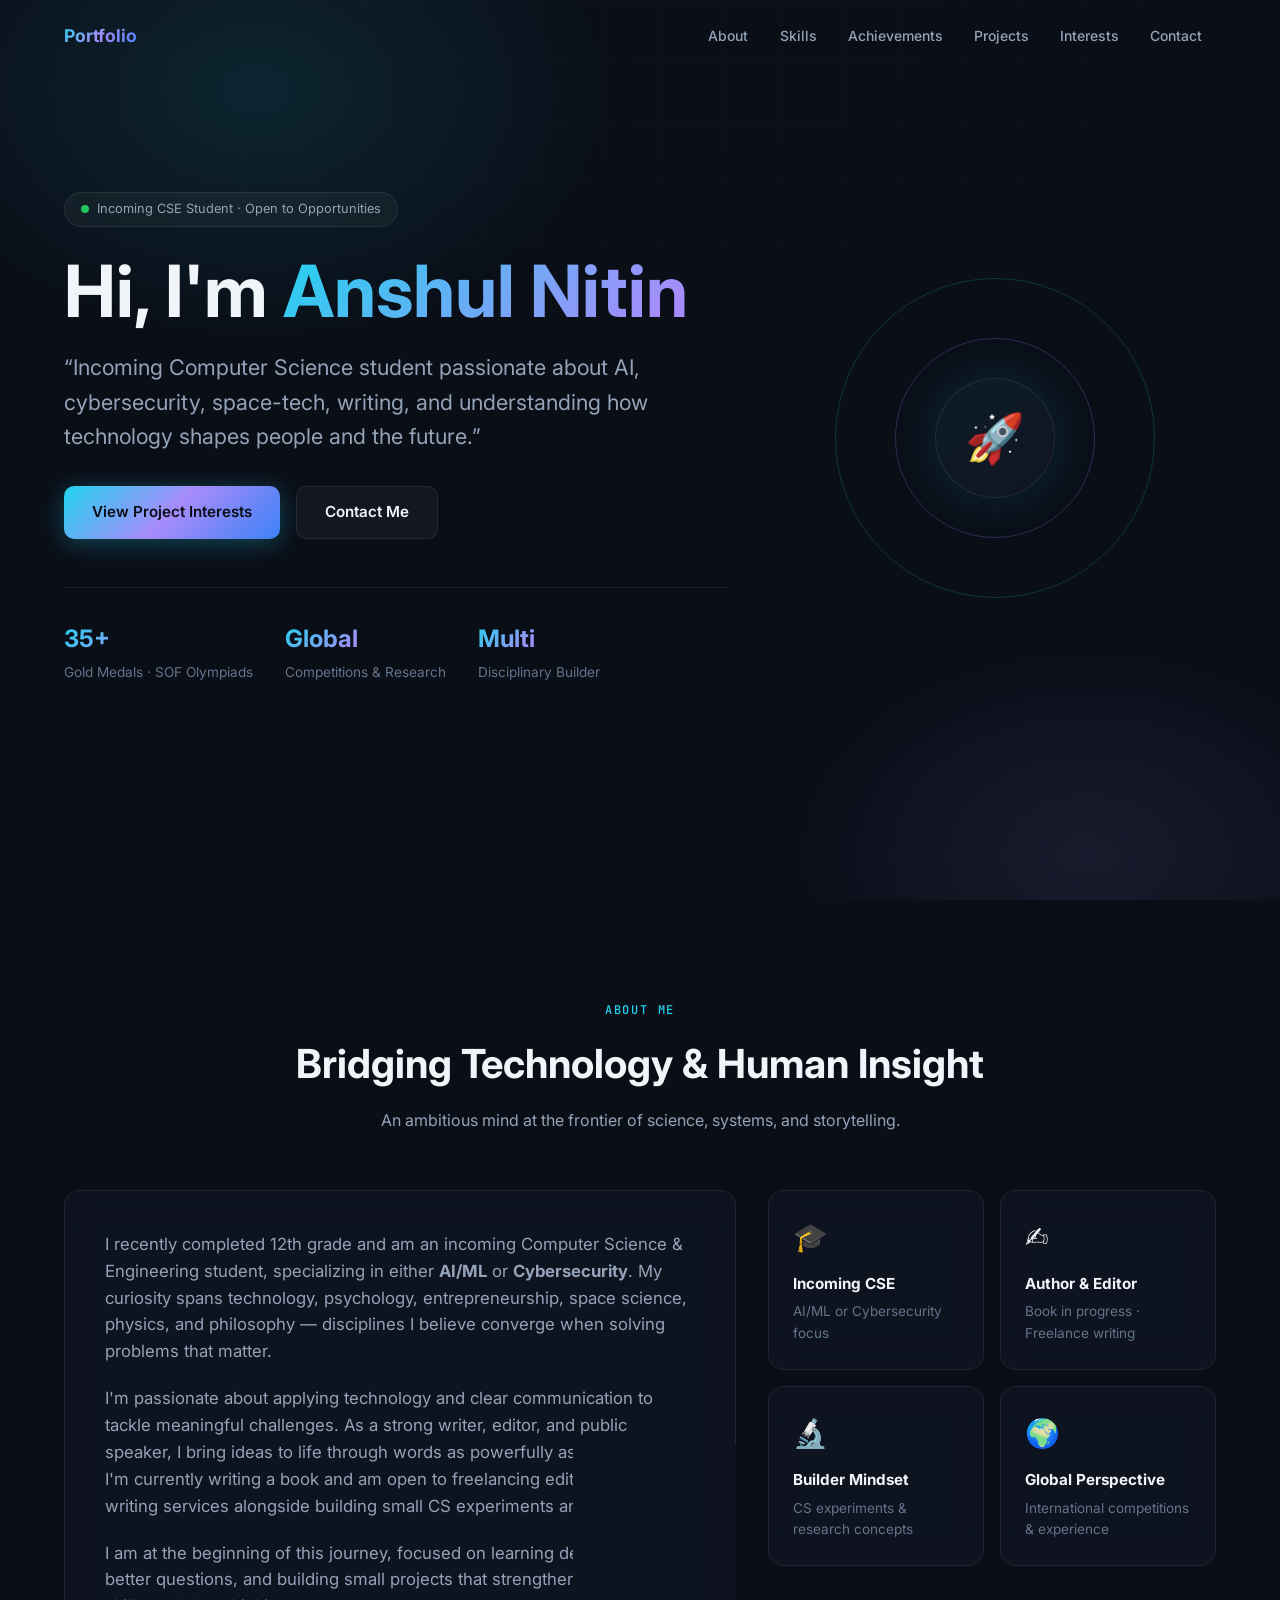
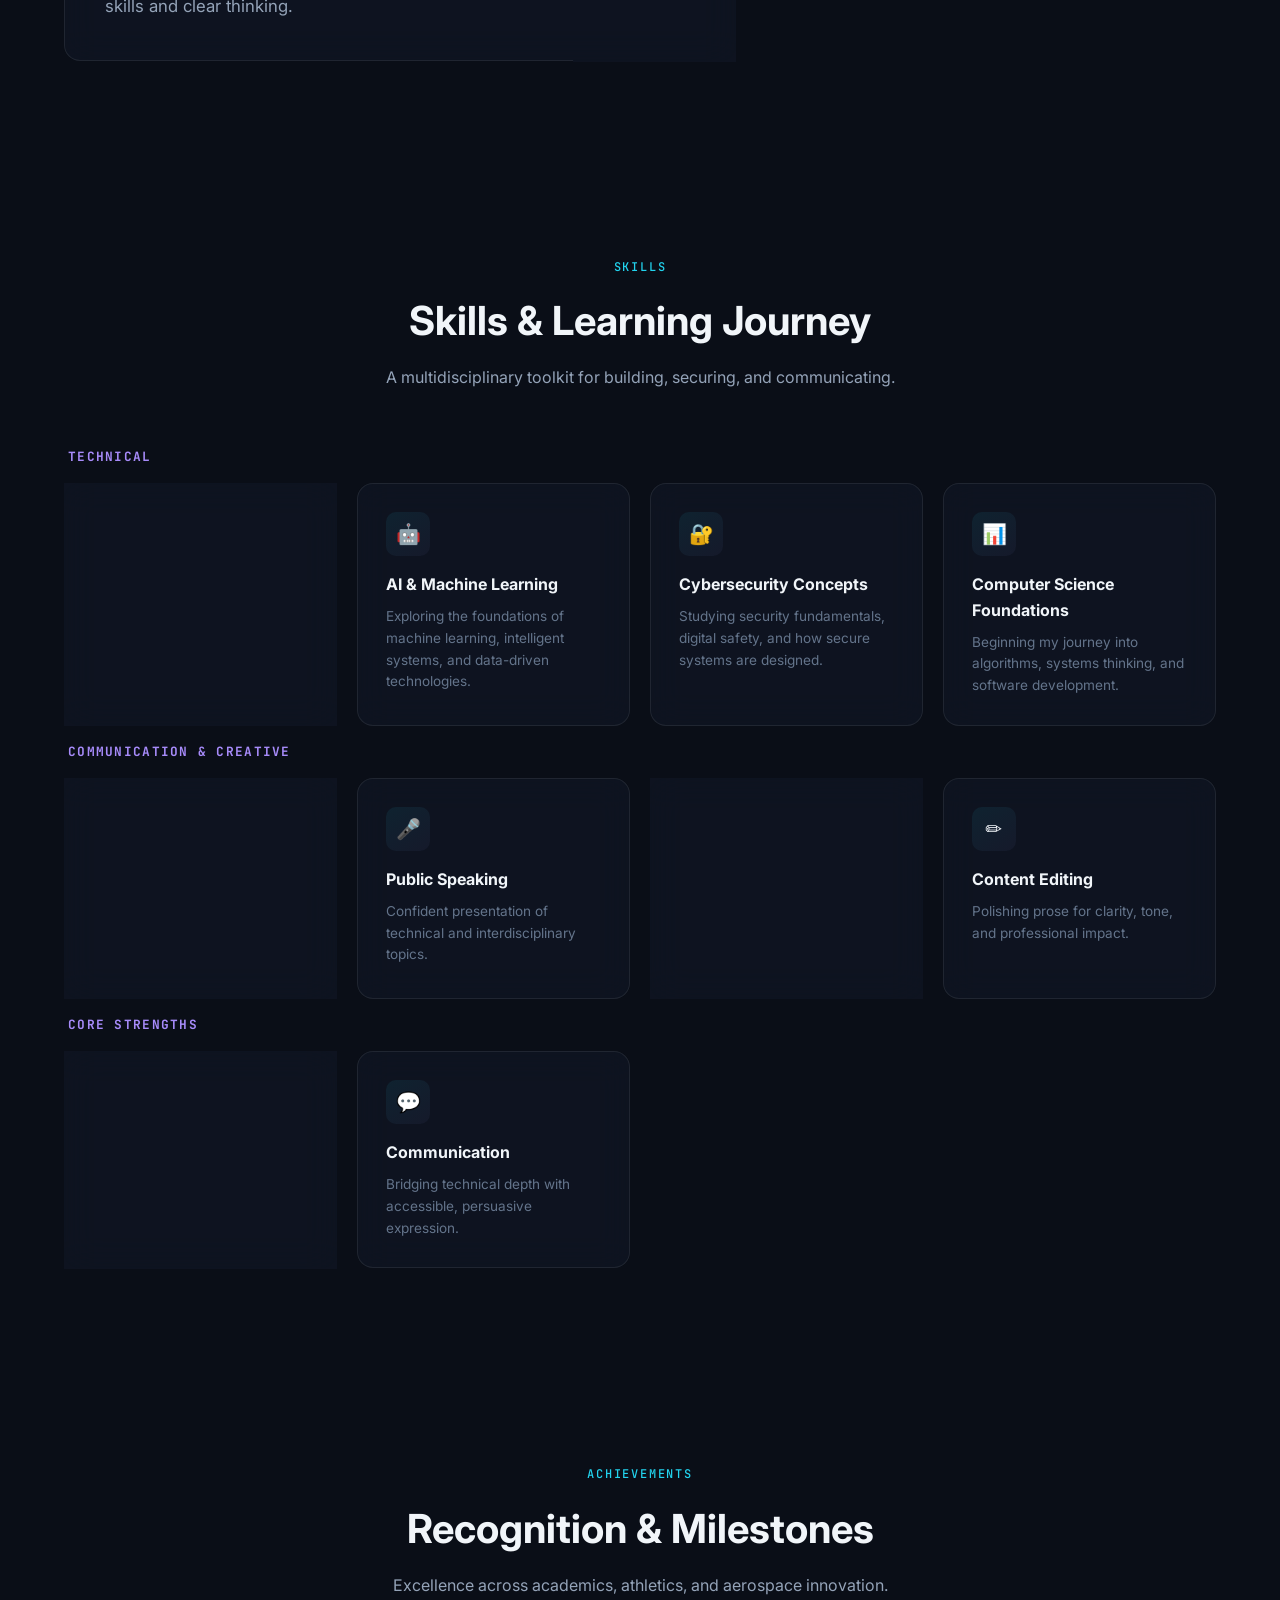
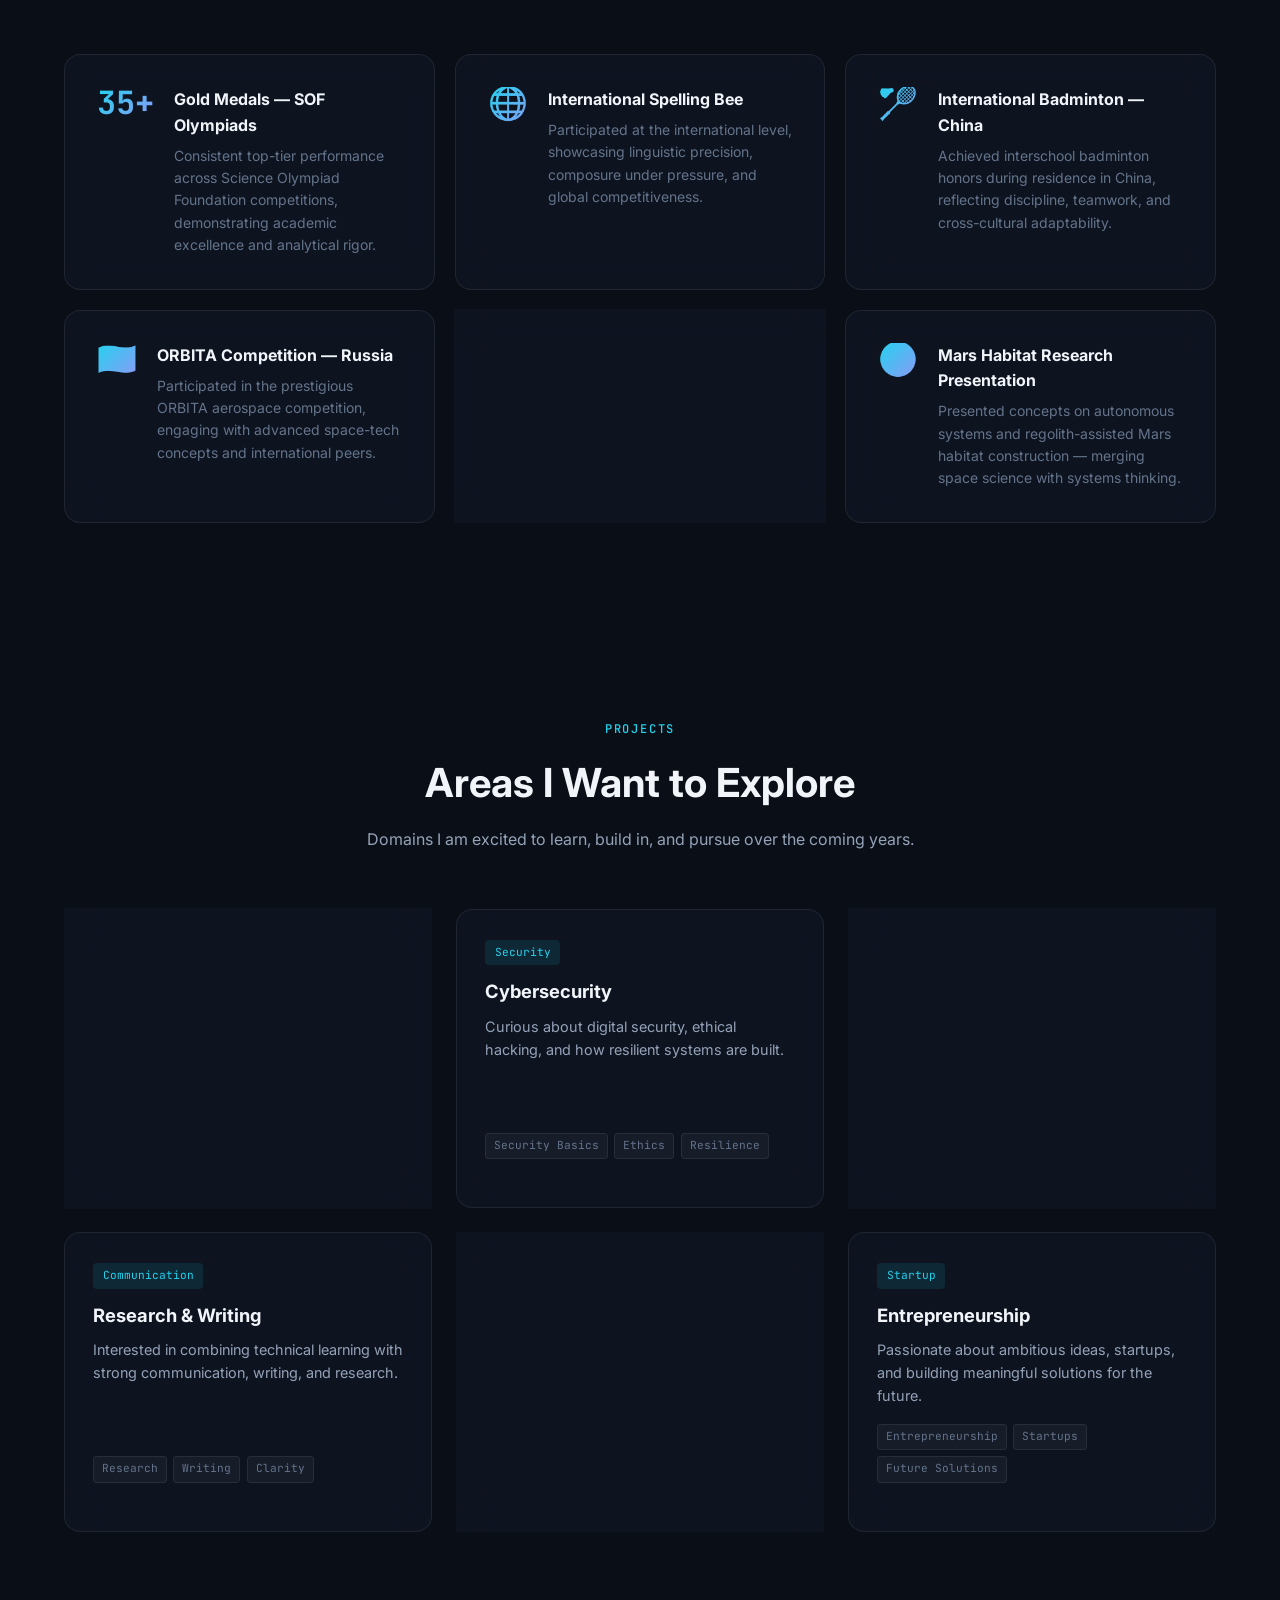
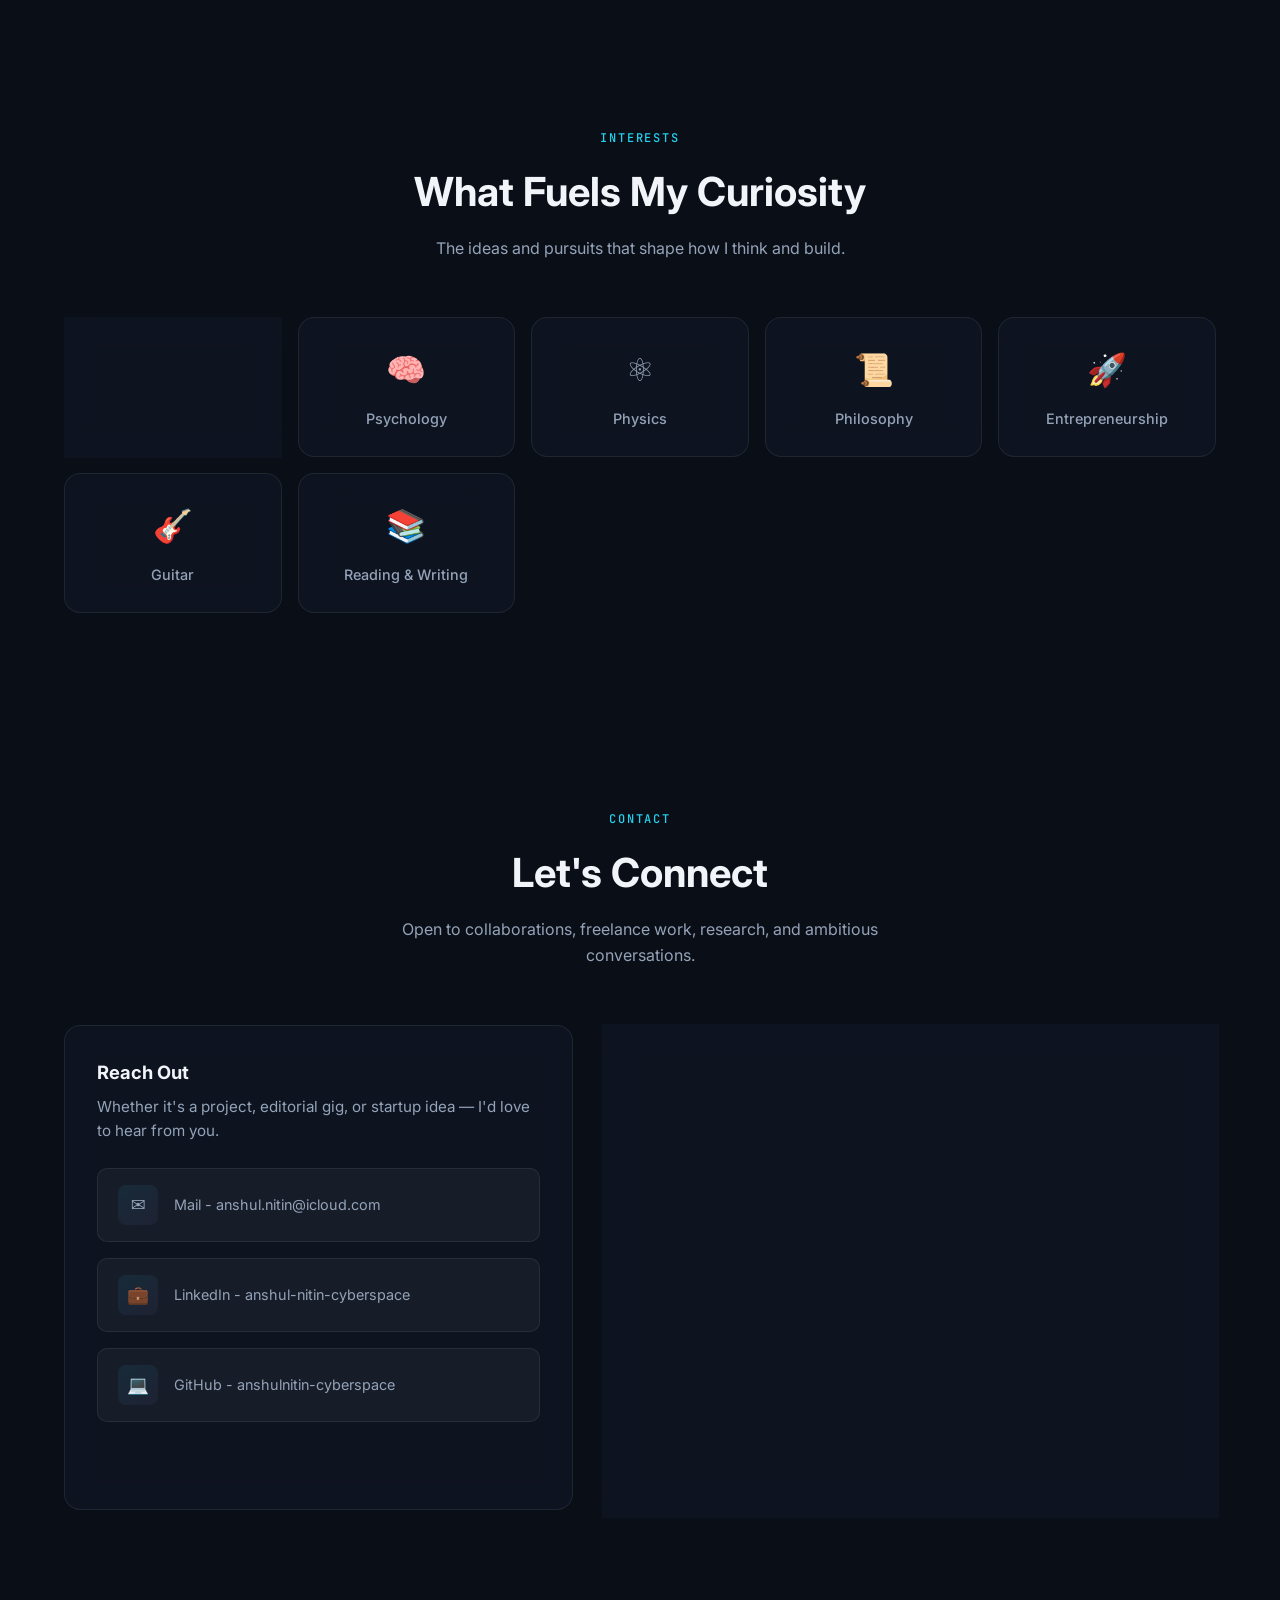
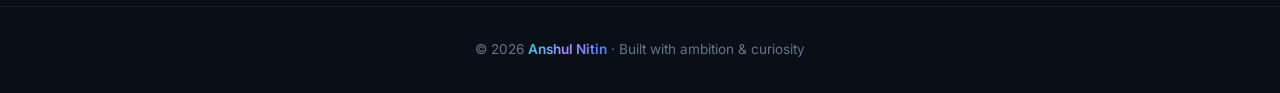
==== commit 23f09c44: "Fix Formspree contact form with native submission" ====
--- a/index.html
+++ b/index.html
@@ -6,11 +6,34 @@
   <meta name="description" content="Portfolio of an incoming Computer Science student exploring AI, Cybersecurity, Space-Tech, entrepreneurship, and technical writing.">
   <meta name="keywords" content="AI, Machine Learning, Cybersecurity, Space-Tech, Computer Science, Portfolio">
   <meta name="author" content="Anshul Nitin">
+  <meta name="theme-color" content="#0a0e17">
   <title>Anshul Nitin | AI, Cybersecurity &amp; Space-Tech Portfolio</title>
+  <link rel="icon" type="image/svg+xml" href="favicon.svg">
+  <link rel="shortcut icon" href="favicon.svg">
+  <link rel="apple-touch-icon" href="favicon.svg">
+  <meta property="og:type" content="website">
+  <meta property="og:title" content="Anshul Nitin | AI, Cybersecurity &amp; Space-Tech Portfolio">
+  <meta property="og:description" content="Incoming Computer Science student passionate about AI, cybersecurity, space-tech, writing, and interdisciplinary problem solving.">
+  <meta property="og:url" content="https://anshulnitin-cyberspace.github.io/personal-portfolio/">
+  <meta property="og:image" content="https://anshulnitin-cyberspace.github.io/personal-portfolio/og-image.svg">
+  <meta property="og:image:alt" content="Anshul Nitin portfolio preview with dark tech theme">
+  <meta name="twitter:card" content="summary_large_image">
+  <meta name="twitter:title" content="Anshul Nitin | AI, Cybersecurity &amp; Space-Tech Portfolio">
+  <meta name="twitter:description" content="Incoming Computer Science student passionate about AI, cybersecurity, space-tech, writing, and interdisciplinary problem solving.">
+  <meta name="twitter:image" content="https://anshulnitin-cyberspace.github.io/personal-portfolio/og-image.svg">
   <link rel="preconnect" href="https://fonts.googleapis.com">
   <link rel="preconnect" href="https://fonts.gstatic.com" crossorigin>
   <link href="https://fonts.googleapis.com/css2?family=Inter:wght@300;400;500;600;700&amp;family=JetBrains+Mono:wght@400;500&amp;display=swap" rel="stylesheet">
   <link rel="stylesheet" href="styles.css">
+  <!-- Google tag (gtag.js) -->
+  <script async src="https://www.googletagmanager.com/gtag/js?id=G-62B5TH7KDD"></script>
+  <script>
+    window.dataLayer = window.dataLayer || [];
+    function gtag() { dataLayer.push(arguments); }
+    gtag('js', new Date());
+
+    gtag('config', 'G-62B5TH7KDD');
+  </script>
 </head>
 <body>
   <div class="bg-mesh" aria-hidden="true"></div>
@@ -408,7 +431,9 @@
               </a>
             </div>
           </div>
-          <form class="contact-form glass reveal" id="contactForm" aria-label="Contact form">
+          <form class="contact-form glass reveal" id="contactForm" action="https://formspree.io/f/xvzydjqv" method="POST" aria-label="Contact form">
+            <input type="hidden" name="_subject" value="New portfolio message">
+            <input type="hidden" name="_next" value="https://anshulnitin-cyberspace.github.io/personal-portfolio/#contact">
             <div class="form-group">
               <label for="name">Name</label>
               <input type="text" id="name" name="name" placeholder="Anshul Nitin" required autocomplete="name">
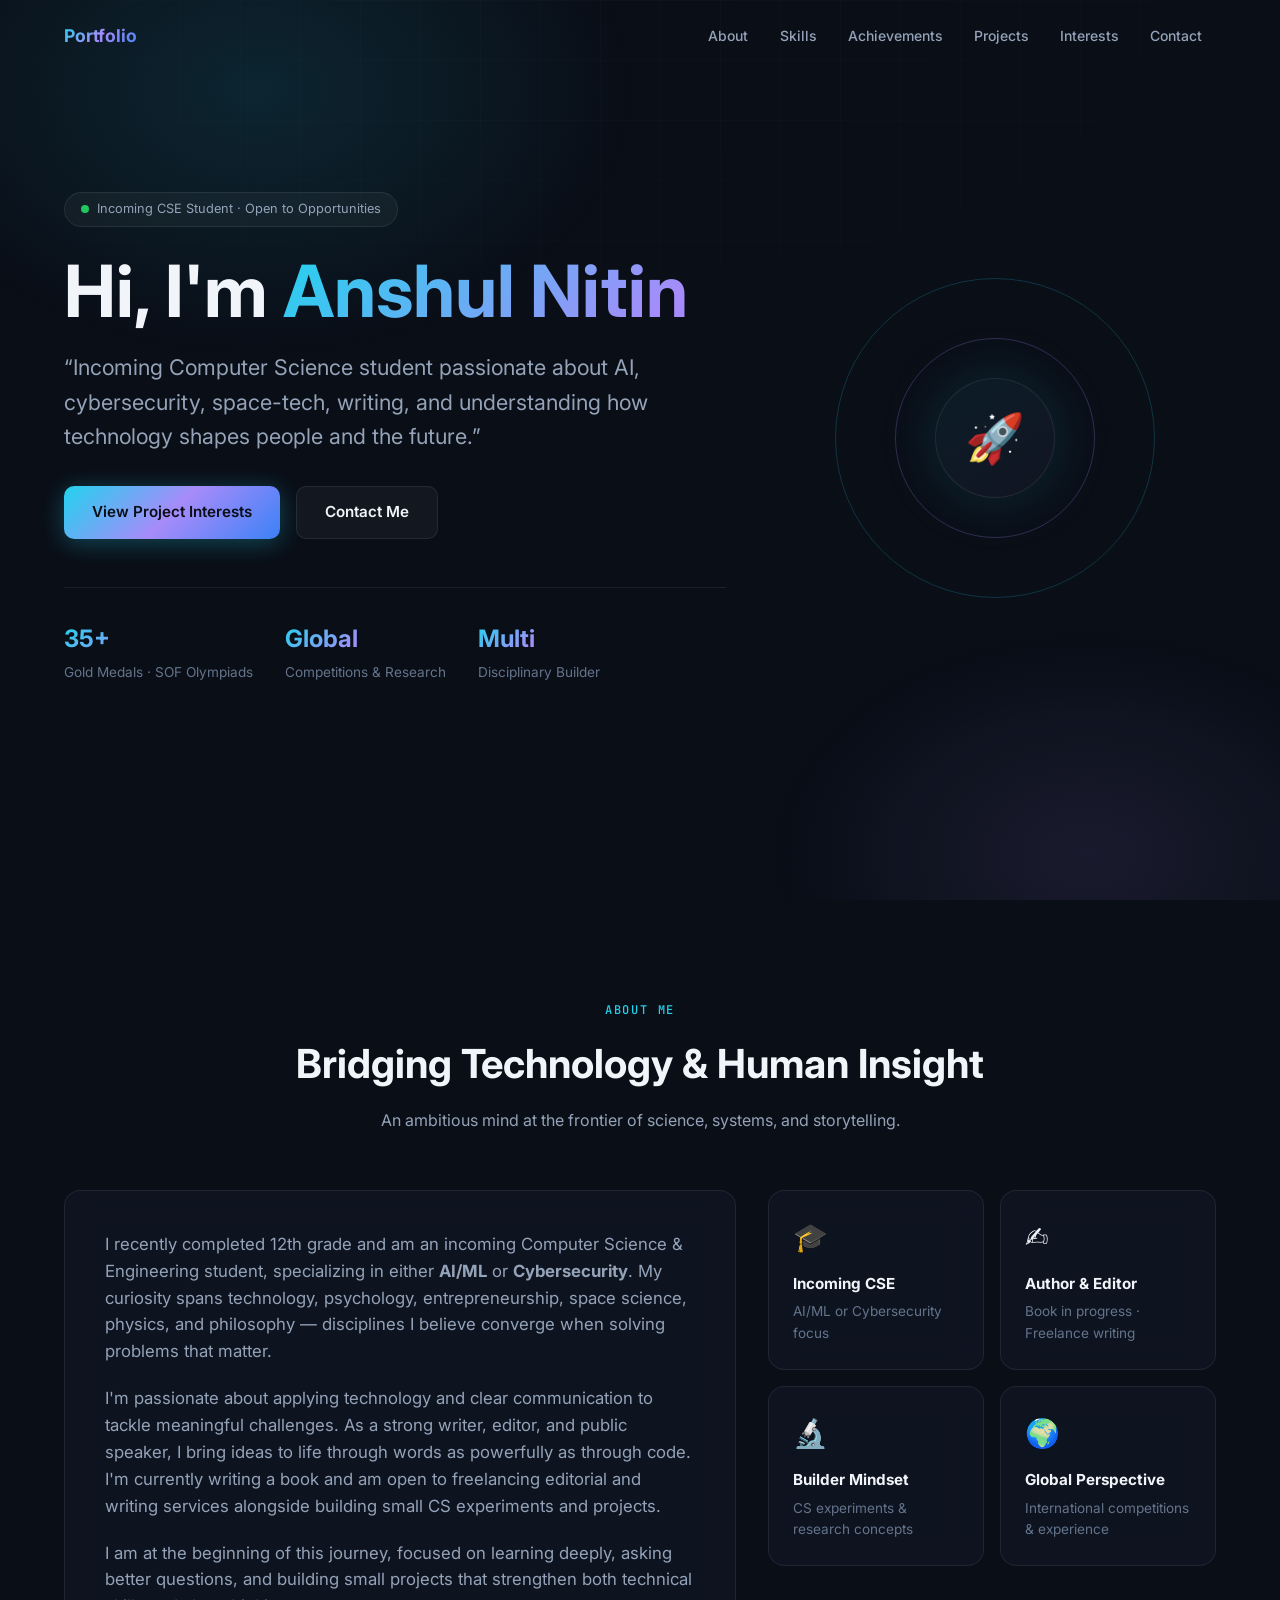
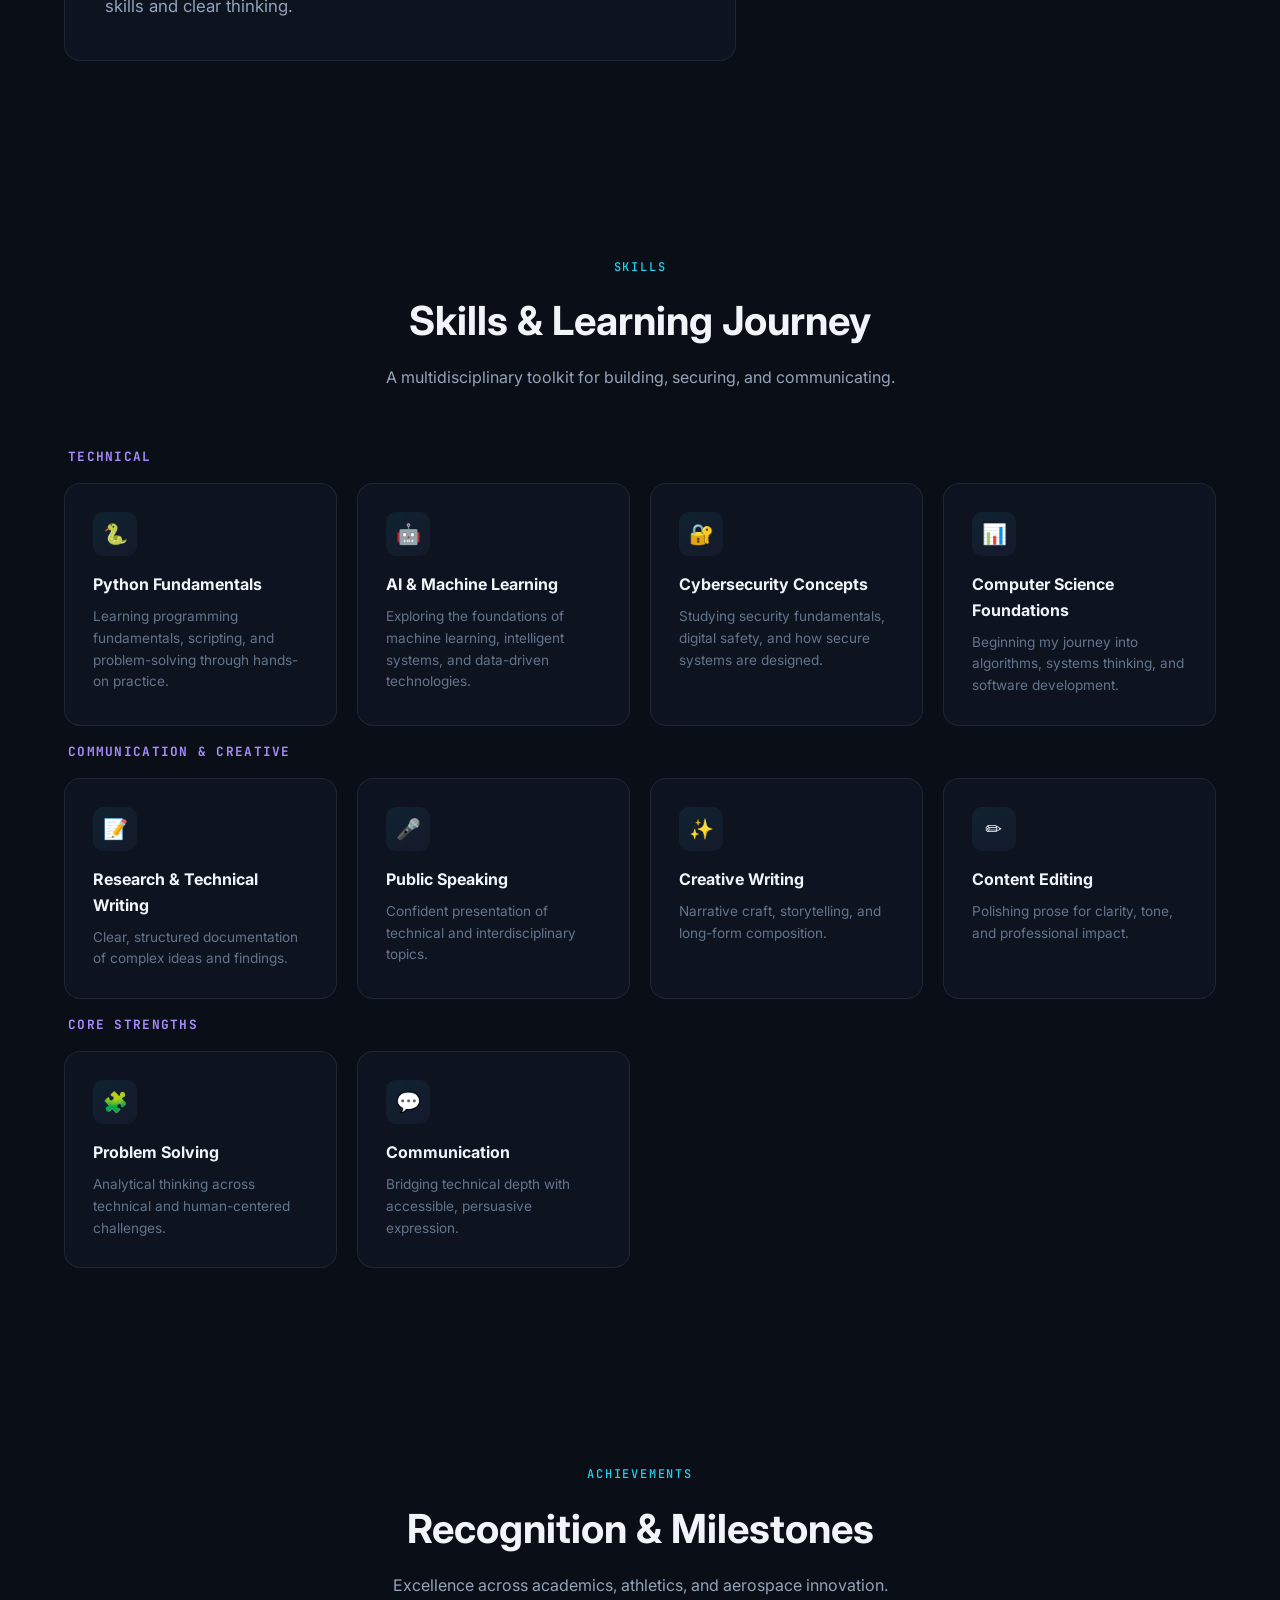
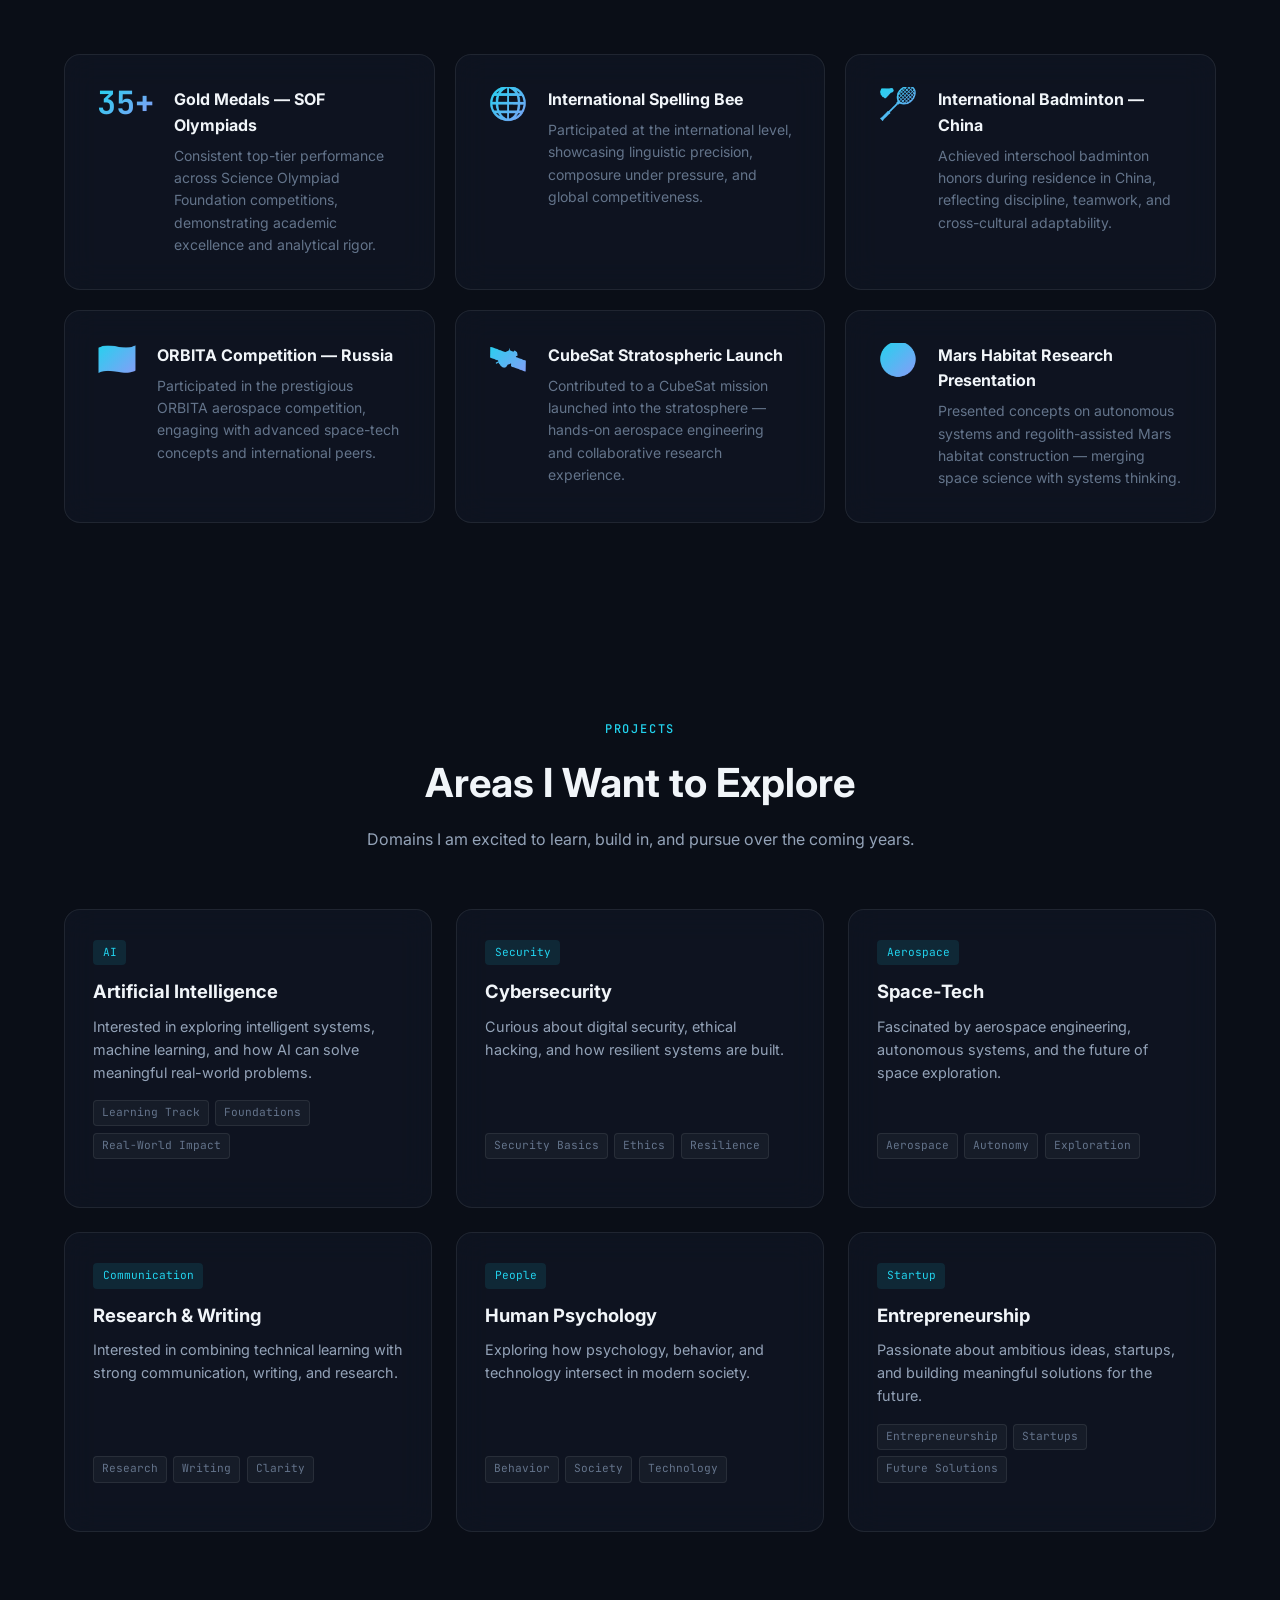
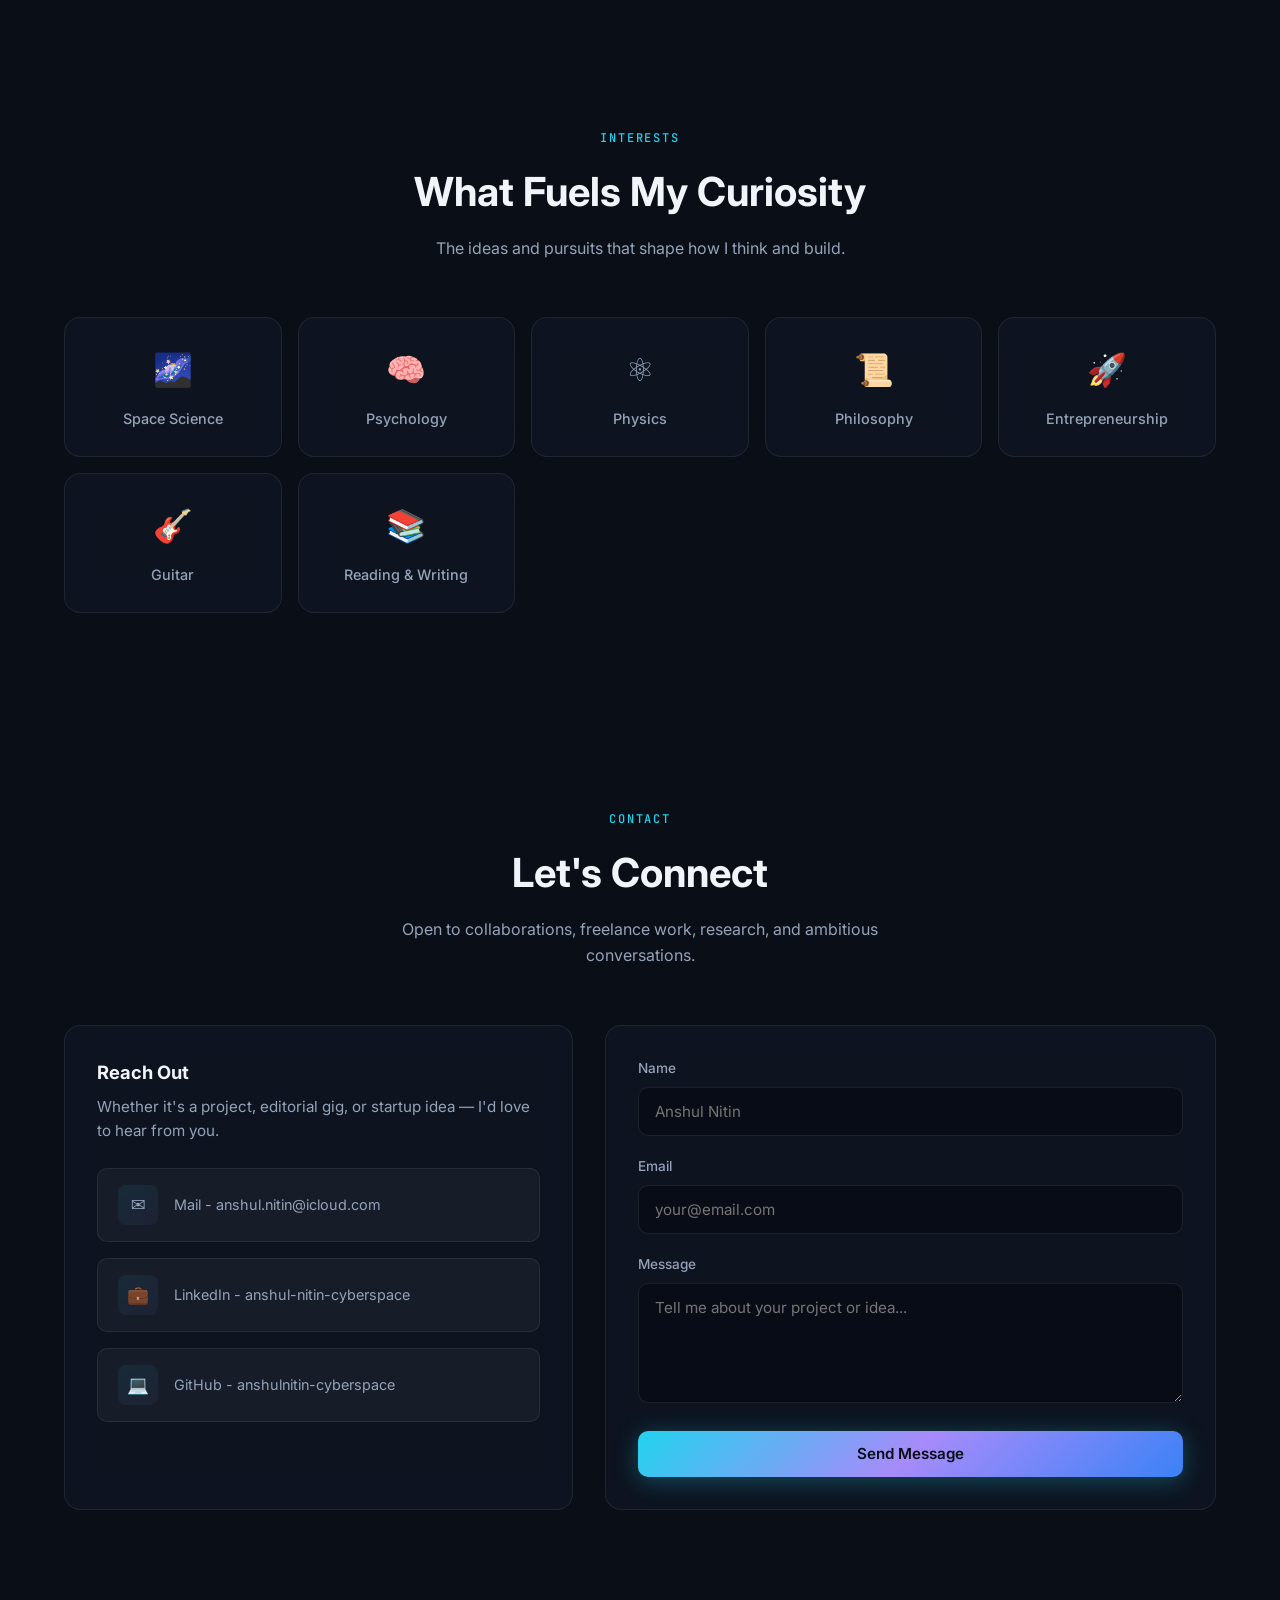
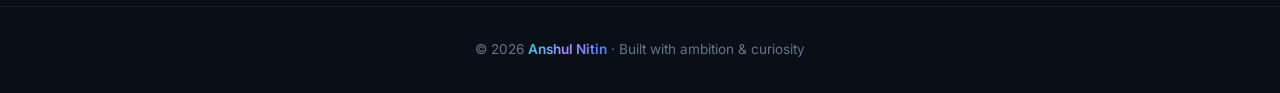
==== commit e2e75f9c: "Switch contact form to Web3Forms" ====
--- a/index.html
+++ b/index.html
@@ -431,9 +431,10 @@
               </a>
             </div>
           </div>
-          <form class="contact-form glass reveal" id="contactForm" action="https://formspree.io/f/xvzydjqv" method="POST" aria-label="Contact form">
-            <input type="hidden" name="_subject" value="New portfolio message">
-            <input type="hidden" name="_next" value="https://anshulnitin-cyberspace.github.io/personal-portfolio/#contact">
+          <form class="contact-form glass reveal" id="contactForm" action="https://api.web3forms.com/submit" method="POST" aria-label="Contact form">
+            <input type="hidden" name="access_key" value="63dbb5c1-bb45-484e-bdd6-84c9a44b7061">
+            <input type="hidden" name="subject" value="New portfolio message">
+            <input type="hidden" name="from_name" value="Portfolio Contact Form">
             <div class="form-group">
               <label for="name">Name</label>
               <input type="text" id="name" name="name" placeholder="Anshul Nitin" required autocomplete="name">
